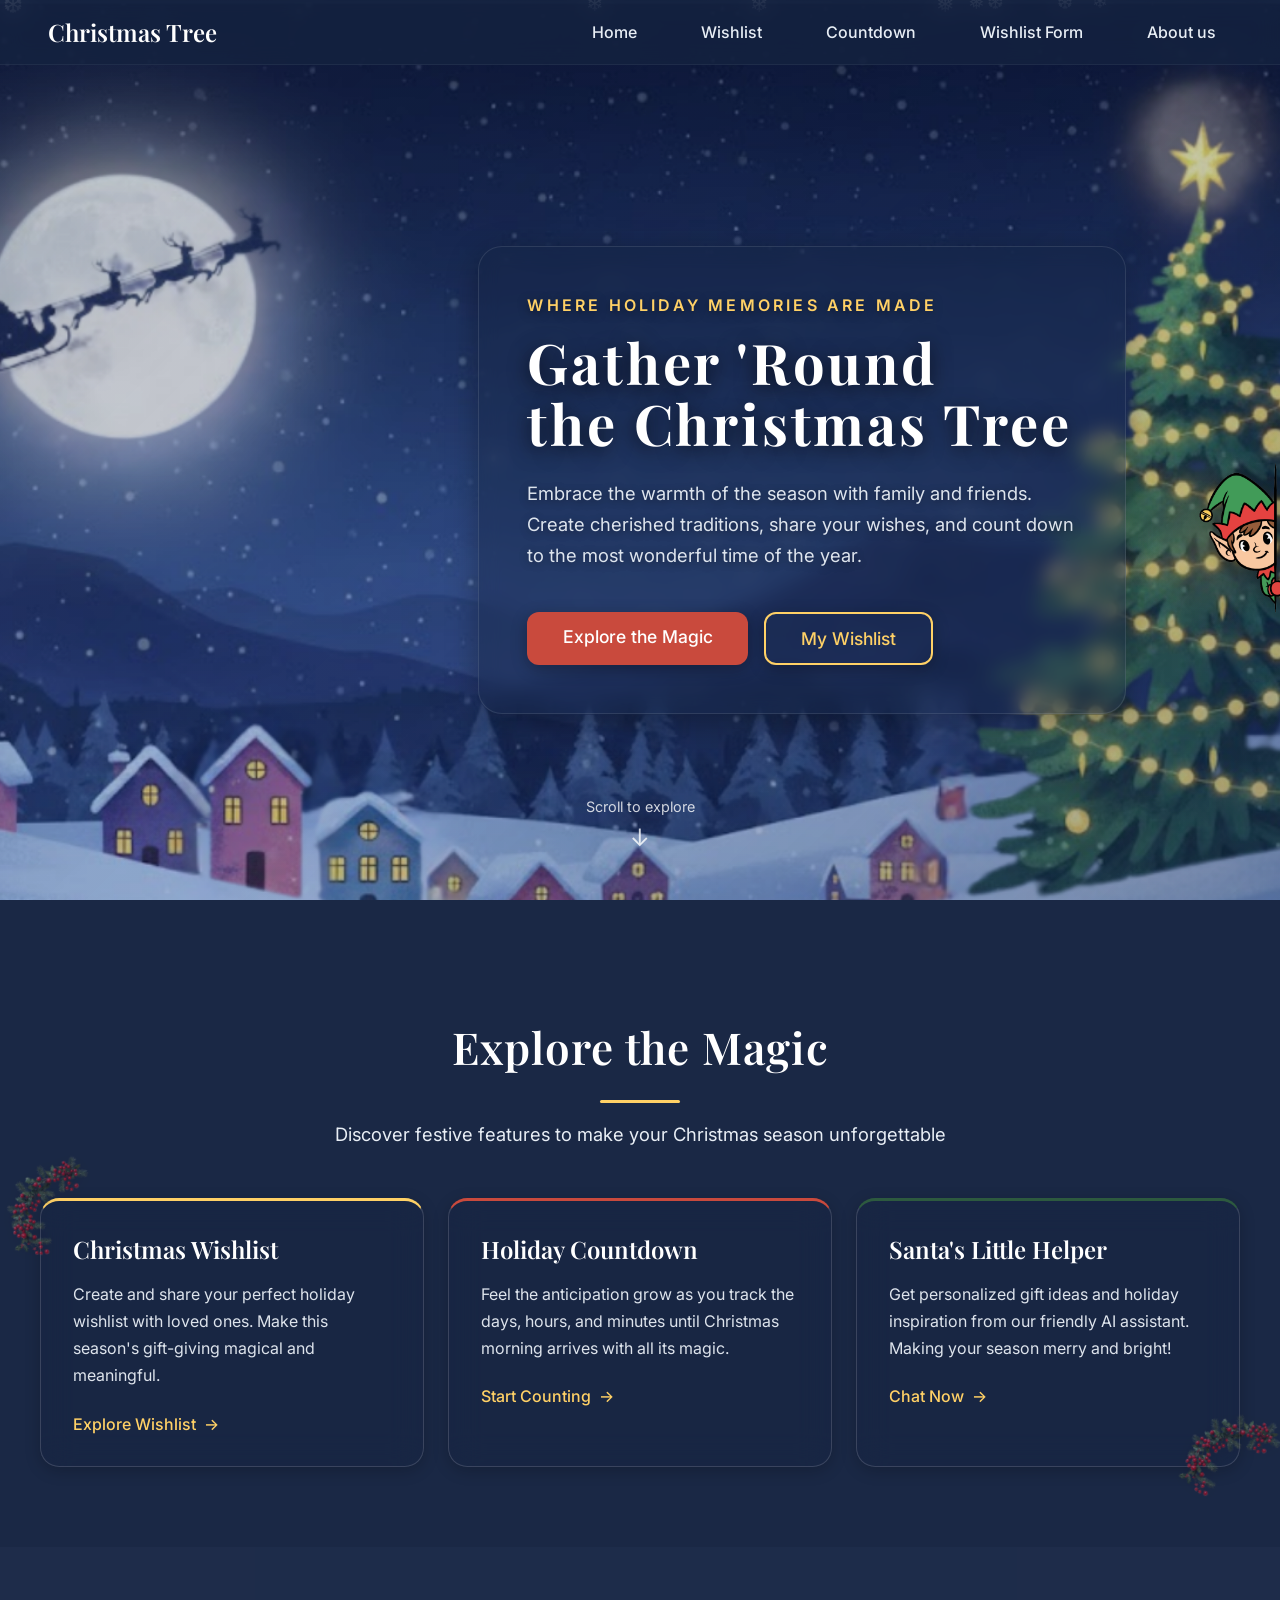
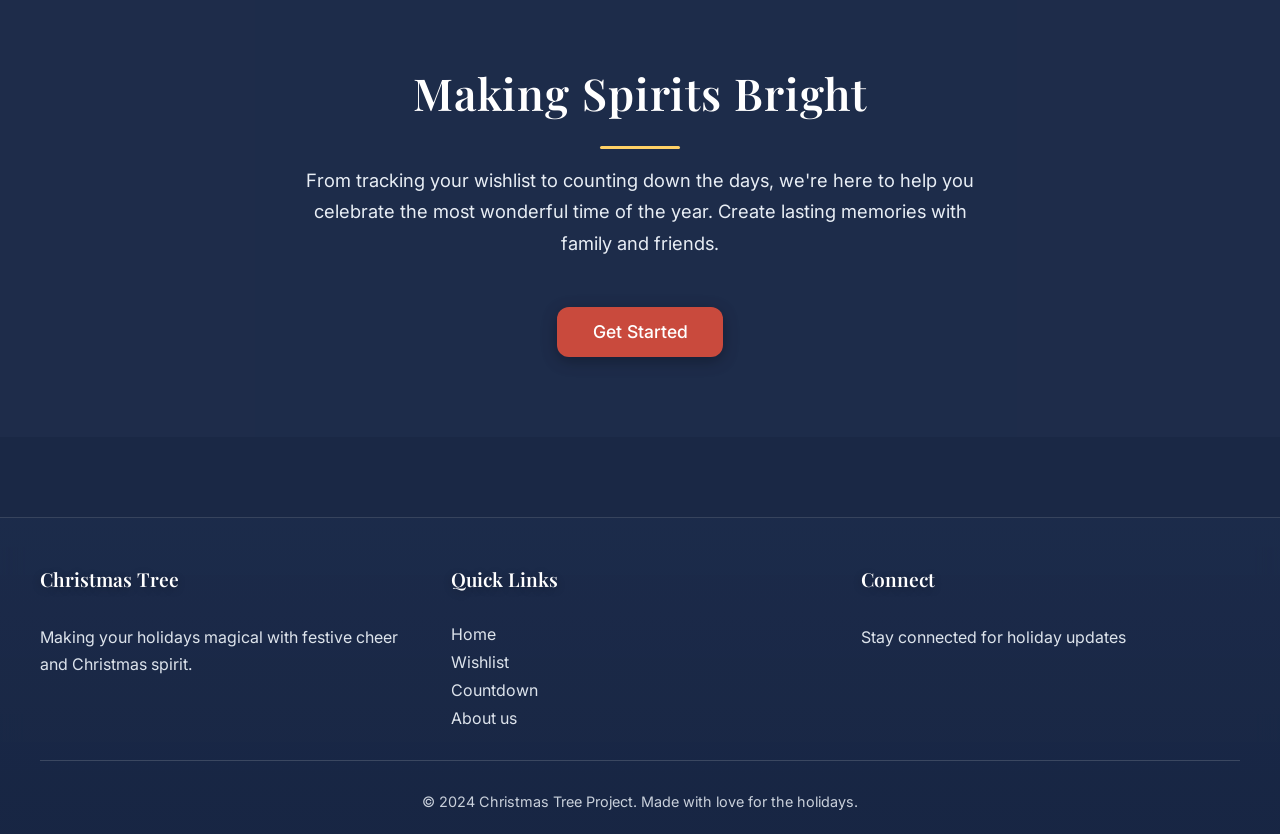
==== index.html @ 334e7ac2 "should fix the image for landingpage not loading. Add README basic structure still needs adding to" ====
<!DOCTYPE html>
<html lang="en">
  <head>
    <meta charset="UTF-8" />
    <meta name="viewport" content="width=device-width, initial-scale=1.0" />
    <title>Christmas Tree - Home</title>

    <!-- Fonts -->
    <link rel="preconnect" href="https://fonts.googleapis.com" />
    <link rel="preconnect" href="https://fonts.gstatic.com" crossorigin />
    <link
      href="https://fonts.googleapis.com/css2?family=Inter:wght@400;500;600&family=Playfair+Display:wght@600;700&display=swap"
      rel="stylesheet"
    />

    <!-- Stylesheets -->
    <link rel="stylesheet" href="./styles/global.css" />
    <link rel="stylesheet" href="./styles/nav.css" />
    <link rel="stylesheet" href="./styles/footer.css" />
    <link rel="stylesheet" href="./styles/hero.css" />
    <link rel="stylesheet" href="./styles/section-headings.css" />
    <link rel="stylesheet" href="./styles/feature-cards.css" />
    <link rel="stylesheet" href="./styles/chatbot-widget.css" />
    <link rel="stylesheet" href="./styles/decorative-elements.css" />
  </head>
  <body>
    <!-- Navigation Component (loaded dynamically) -->
    <div id="nav-placeholder"></div>

    <!-- Chatbot Widget (loaded dynamically) -->
    <div id="chatbot-placeholder"></div>

    <!-- Main Content -->
    <main>
      <!-- Hero Section (loaded dynamically) -->
      <div id="hero-placeholder"></div>

      <!-- Features Section -->
      <section class="section-wrapper" id="features" style="position: relative">
        <div class="section-container">
          <h2 class="section-heading animate-on-scroll">Explore the Magic</h2>
          <p
            class="section-subheading animate-on-scroll"
            style="transition-delay: 0.1s"
          >
            Discover festive features to make your Christmas season
            unforgettable
          </p>

          <div class="grid-3" style="position: relative">
            <!-- Wreath decorations around the grid -->
            <img
              src="assets/images/ornaments/1.png"
              class="wreath-decoration wreath-top-left"
              alt=""
            />
            <img
              src="assets/images/ornaments/1.png"
              class="wreath-decoration wreath-bottom-right"
              alt=""
            />
            <!-- Feature 1 -->
            <div
              class="card card-frost card-accent-gold slide-in-left"
              style="transition-delay: 0.2s"
            >
              <h3 class="card-title">Christmas Wishlist</h3>
              <p class="card-text">
                Create and share your perfect holiday wishlist with loved ones.
                Make this season's gift-giving magical and meaningful.
              </p>
              <a href="pages/christmas-tree.html" class="feature-link">
                Explore Wishlist <span class="arrow">→</span>
              </a>
            </div>

            <!-- Feature 2 -->
            <div
              class="card card-frost card-accent-red animate-on-scroll"
              style="transition-delay: 0.3s"
            >
              <h3 class="card-title">Holiday Countdown</h3>
              <p class="card-text">
                Feel the anticipation grow as you track the days, hours, and
                minutes until Christmas morning arrives with all its magic.
              </p>
              <a href="pages/countdown.html" class="feature-link">
                Start Counting <span class="arrow">→</span>
              </a>
            </div>

            <!-- Feature 3 -->
            <div
              class="card card-frost card-accent-green slide-in-right"
              style="transition-delay: 0.4s"
            >
              <h3 class="card-title">Santa's Little Helper</h3>
              <p class="card-text">
                Get personalized gift ideas and holiday inspiration from our
                friendly AI assistant. Making your season merry and bright!
              </p>
              <a href="pages/chatbot.html" class="feature-link">
                Chat Now <span class="arrow">→</span>
              </a>
            </div>
          </div>
        </div>
      </section>

      <!-- Making Spirits Bright Section -->
      <section class="section-wrapper section-dark">
        <div class="section-container section-center">
          <h2 class="section-heading mb-3 slide-in-left">
            Making Spirits Bright
          </h2>
          <p
            class="section-subheading slide-in-right"
            style="transition-delay: 0.2s"
          >
            From tracking your wishlist to counting down the days, we're here to
            help you celebrate the most wonderful time of the year. Create
            lasting memories with family and friends.
          </p>
          <div
            class="hero-actions"
            style="justify-content: center; margin-top: 2rem"
          >
            <a href="pages/wishlist.html" class="btn-primary">Get Started</a>
          </div>
        </div>
      </section>
    </main>

    <!-- Footer Component (loaded dynamically) -->
    <div id="footer-placeholder"></div>

  <!-- Scripts (order matters: utilities first, then specific components, then loader last) -->
  <script src="https://js.puter.com/v2/" data-puter-sdk="true"></script>
  <script src="./scripts/utils.js"></script>
  <script src="./scripts/nav.js"></script>
  <script src="./scripts/chatbot-widget.js"></script>
  <script src="./scripts/scroll-animation.js"></script>
  <script src="./scripts/snowflakes.js"></script>
  <script src="./scripts/component-loader.js"></script>

</body>
</html>
---- styles/global.css ----
/* -------------------------------
   GLOBAL THEME VARIABLES
---------------------------------- */

:root {
  /* Christmas Palette - inspired by the ornaments and winter scene */
  --color-bg-primary: #1a2845;      /* deep night blue */
  --color-bg-secondary: #2d3e5f;
  --color-bg-accent: #3a5270;
  --color-text-light: #e8eef5;
  --color-accent: #c94a3d;          /* warm red from berries */
  --color-snow: #ffffff;
  --color-gold: #ffd166;            /* warm golden yellow */
  --color-green: #2d5a3f;           /* pine green */
  --color-red: #d4434a;             /* bright Christmas red */
  --color-berry: #c2313a;           /* deep berry red */

  /* Fonts */
  --font-heading: 'Playfair Display', serif;
  --font-body: 'Inter', sans-serif;

  /* Spacing scale */
  --space-section: 5rem;
}

/* ----------------------------------
   TYPOGRAPHY & BASE RESET
---------------------------------- */

html, body {
  margin: 0;
  padding: 0;
  font-family: var(--font-body);
  color: var(--color-text-light);
  background-color: var(--color-bg-primary);
  overflow-x: hidden;
}

/* Headings */
h1, h2, h3, h4 {
  font-family: var(--font-heading);
  color: var(--color-snow);
  font-weight: 600;
}

/* smooth scroll + transitions globally */
* {
  scroll-behavior: smooth;
  transition: all .2s ease-in-out;
}

/* ----------------------------------
   LAYOUT HELPERS
---------------------------------- */

/* Section Wrappers */
.section-wrapper {
  padding: var(--space-section) 0;
  background: transparent;
  position: relative;
  z-index: 2; /* Above fixed background */
}

.section-container {
  max-width: 1200px;
  margin: 0 auto;
  padding: 0 2rem;
  position: relative;
}

.section-center {
  text-align: center;
}

.section-dark {
  background: rgba(45, 62, 95, 0.2);
}

/* Scroll animations */
.animate-on-scroll {
  opacity: 0;
  transform: translateY(50px);
  transition: opacity 0.8s ease, transform 0.8s ease;
}

.animate-on-scroll.animated {
  opacity: 1;
  transform: translateY(0);
}

.slide-in-left {
  opacity: 0;
  transform: translateX(-100px);
  transition: opacity 0.8s ease, transform 0.8s ease;
}

.slide-in-left.animated {
  opacity: 1;
  transform: translateX(0);
}

.slide-in-right {
  opacity: 0;
  transform: translateX(100px);
  transition: opacity 0.8s ease, transform 0.8s ease;
}

.slide-in-right.animated {
  opacity: 1;
  transform: translateX(0);
}

/* Spacing Utilities */
.mt-1 { margin-top: 0.5rem; }
.mt-2 { margin-top: 1rem; }
.mt-3 { margin-top: 1.5rem; }
.mt-4 { margin-top: 2rem; }
.mt-5 { margin-top: 3rem; }

.mb-1 { margin-bottom: 0.5rem; }
.mb-2 { margin-bottom: 1rem; }
.mb-3 { margin-bottom: 1.5rem; }
.mb-4 { margin-bottom: 2rem; }
.mb-5 { margin-bottom: 3rem; }

.py-1 { padding-top: 0.5rem; padding-bottom: 0.5rem; }
.py-2 { padding-top: 1rem; padding-bottom: 1rem; }
.py-3 { padding-top: 1.5rem; padding-bottom: 1.5rem; }
.py-4 { padding-top: 2rem; padding-bottom: 2rem; }

.px-1 { padding-left: 0.5rem; padding-right: 0.5rem; }
.px-2 { padding-left: 1rem; padding-right: 1rem; }
.px-3 { padding-left: 1.5rem; padding-right: 1.5rem; }
.px-4 { padding-left: 2rem; padding-right: 2rem; }

/* Grid Layouts */
.grid-2 {
  display: grid;
  grid-template-columns: repeat(auto-fit, minmax(300px, 1fr));
  gap: 2rem;
}

.grid-3 {
  display: grid;
  grid-template-columns: repeat(auto-fit, minmax(250px, 1fr));
  gap: 1.5rem;
}

.grid-4 {
  display: grid;
  grid-template-columns: repeat(auto-fit, minmax(200px, 1fr));
  gap: 1.5rem;
}

/* Flex Utilities */
.flex-center {
  display: flex;
  justify-content: center;
  align-items: center;
}

.flex-between {
  display: flex;
  justify-content: space-between;
  align-items: center;
}

.flex-col {
  display: flex;
  flex-direction: column;
}

.gap-1 { gap: 0.5rem; }
.gap-2 { gap: 1rem; }
.gap-3 { gap: 1.5rem; }
.gap-4 { gap: 2rem; }

/* ----------------------------------
   CUSTOM UTILITY CLASSES
---------------------------------- */

@layer utilities {

  /* glowing white text for winter vibe */
  .text-snow-glow {
    text-shadow: 0px 0px 10px rgba(255,255,255,0.5);
  }

  /* Text alignment */
  .text-center { text-align: center; }
  .text-left { text-align: left; }
  .text-right { text-align: right; }

  /* Card Components - Enhanced Frosted Glass */
  .card {
    background: rgba(20, 35, 65, 0.35);
    backdrop-filter: blur(12px);
    border: 1px solid rgba(255,255,255,0.12);
    border-radius: 1.2rem;
    padding: 2rem;
    transition: transform 0.3s ease, box-shadow 0.3s ease, background 0.3s ease;
    box-shadow: 0 4px 16px rgba(0,0,0,0.2);
  }

  .card:hover {
    transform: translateY(-6px);
    box-shadow: 0 12px 32px rgba(0,0,0,0.4);
    background: rgba(20, 35, 65, 0.5);
    border-color: rgba(255,255,255,0.2);
  }

  .card-title {
    margin: 0 0 1rem 0;
    color: var(--color-snow);
    font-size: 1.5rem;
    font-weight: 600;
  }

  .card-text {
    margin: 0 0 1.5rem 0;
    line-height: 1.7;
    color: var(--color-text-light);
    opacity: 0.95;
  }

  /* frosted glass card - even more transparent */
  .card-frost {
    backdrop-filter: blur(16px);
    background: rgba(20, 35, 65, 0.25);
    border: 1px solid rgba(255,255,255,0.15);
  }

  .card-frost:hover {
    background: rgba(20, 35, 65, 0.45);
  }

  /* clean CTA button */
  .btn-primary {
    background: var(--color-accent);
    color: var(--color-snow);
    font-weight: 500;
    padding: .6rem 1.4rem;
    border-radius: .75rem;
    display: inline-block;
    text-decoration: none;
    border: none;
    cursor: pointer;
    transition: filter 0.2s ease;
  }
  .btn-primary:hover {
    filter: brightness(1.15);
  }

  .btn-secondary {
    background: transparent;
    color: var(--color-gold);
    font-weight: 500;
    padding: .6rem 1.4rem;
    border-radius: .75rem;
    border: 2px solid var(--color-gold);
    display: inline-block;
    text-decoration: none;
    cursor: pointer;
    transition: all 0.2s ease;
  }
  .btn-secondary:hover {
    background: var(--color-gold);
    color: var(--color-bg-primary);
  }

  /* subtle gradient background wrapper */
  .winter-gradient {
    background: linear-gradient(
      180deg,
      var(--color-bg-primary) 0%,
      var(--color-bg-secondary) 50%,
      black 100%
    );
  }
}
---- styles/nav.css ----
/* ===================================
   NAVBAR COMPONENT STYLES
=================================== */

.main-nav {
  background: rgba(20, 35, 65, 0.75);
  backdrop-filter: blur(12px);
  border-bottom: 1px solid rgba(255, 255, 255, 0.05);
  position: fixed;
  top: 0;
  left: 0;
  right: 0;
  z-index: 1000;
  padding: 1rem 0;
  transition: all 0.3s ease;
}

.main-nav.scrolled {
  background: rgba(20, 35, 65, 0.95);
  padding: 0.7rem 0;
  box-shadow: 0 4px 20px rgba(0, 0, 0, 0.3);
}

.nav-container {
  max-width: 1400px;
  margin: 0 auto;
  padding: 0 3rem;
  display: flex;
  align-items: center;
  justify-content: space-between;
}

.nav-logo a {
  display: flex;
  align-items: center;
  gap: 0.5rem;
  text-decoration: none;
  color: var(--color-snow);
  font-family: var(--font-heading);
  font-size: 1.5rem;
  font-weight: 600;
}

.logo-icon {
  font-size: 1.8rem;
}

.nav-links {
  display: flex;
  gap: 2rem;
  list-style: none;
  margin: 0;
  padding: 0;
}

.nav-link {
  color: var(--color-text-light);
  text-decoration: none;
  font-weight: 500;
  padding: 0.5rem 1rem;
  border-radius: 0.5rem;
  transition: all 0.2s ease;
}

.nav-link:hover {
  color: var(--color-gold);
  background: rgba(246, 212, 105, 0.1);
}

.nav-link.active {
  color: var(--color-gold);
  background: rgba(246, 212, 105, 0.15);
}

.nav-toggle {
  display: none;
  background: none;
  border: none;
  cursor: pointer;
  padding: 0.5rem;
}

.hamburger {
  display: block;
  width: 25px;
  height: 2px;
  background: var(--color-snow);
  position: relative;
}

.hamburger::before,
.hamburger::after {
  content: '';
  position: absolute;
  width: 25px;
  height: 2px;
  background: var(--color-snow);
  transition: all 0.3s ease;
}

.hamburger::before {
  top: -8px;
}

.hamburger::after {
  bottom: -8px;
}

/* Mobile Navigation Toggle Animation */
.nav-toggle.active .hamburger {
  background: transparent;
}

.nav-toggle.active .hamburger::before {
  top: 0;
  transform: rotate(45deg);
}

.nav-toggle.active .hamburger::after {
  bottom: 0;
  transform: rotate(-45deg);
}

/* ===================================
   MOBILE RESPONSIVE
=================================== */

@media (max-width: 768px) {
  .nav-toggle {
    display: block;
  }

  .nav-links {
    position: absolute;
    top: 100%;
    left: 0;
    right: 0;
    background: rgba(13, 27, 42, 0.98);
    flex-direction: column;
    gap: 0;
    padding: 1rem 0;
    border-bottom: 1px solid rgba(255, 255, 255, 0.1);
    max-height: 0;
    overflow: hidden;
    transition: max-height 0.3s ease;
  }

  .nav-links.active {
    max-height: 300px;
  }

  .nav-link {
    padding: 1rem 2rem;
    border-radius: 0;
  }
}
---- styles/footer.css ----
/* ===================================
   FOOTER COMPONENT STYLES
=================================== */

.main-footer {
  background: rgba(20, 35, 65, 0.85);
  backdrop-filter: blur(12px);
  border-top: 1px solid rgba(255, 255, 255, 0.15);
  margin-top: var(--space-section);
  padding: 3rem 0 1.5rem;
  position: relative;
  z-index: 2; /* Above fixed background */
}

/* Add subtle gradient overlay */
.main-footer::before {
  content: '';
  position: absolute;
  top: 0;
  left: 0;
  right: 0;
  bottom: 0;
  background: linear-gradient(
    180deg,
    rgba(45, 62, 95, 0.3) 0%,
    rgba(26, 40, 69, 0.6) 100%
  );
  pointer-events: none;
  z-index: 0;
}

.footer-container {
  position: relative;
  z-index: 1;
  max-width: 1200px;
  margin: 0 auto;
  padding: 0 2rem;
}

.footer-content {
  display: grid;
  grid-template-columns: repeat(auto-fit, minmax(250px, 1fr));
  gap: 2rem;
  padding-bottom: 2rem;
  border-bottom: 1px solid rgba(255, 255, 255, 0.15);
}

.footer-section {
  display: flex;
  flex-direction: column;
  gap: 1rem;
}

.footer-heading {
  color: var(--color-snow);
  font-size: 1.2rem;
  margin: 0 0 1rem 0;
  font-weight: 600;
  text-shadow: 0 2px 8px rgba(0, 0, 0, 0.3);
}

.footer-text {
  color: var(--color-text-light);
  line-height: 1.7;
  margin: 0;
  opacity: 0.95;
}

.footer-links {
  list-style: none;
  padding: 0;
  margin: 0;
  display: flex;
  flex-direction: column;
  gap: 0.5rem;
}

.footer-link {
  color: var(--color-text-light);
  text-decoration: none;
  transition: color 0.2s ease;
  opacity: 0.95;
}

.footer-link:hover {
  color: var(--color-gold);
  opacity: 1;
}

.footer-social {
  display: flex;
  gap: 1rem;
}

.social-link {
  font-size: 1.5rem;
  text-decoration: none;
  transition: transform 0.2s ease;
  opacity: 0.8;
}

.social-link:hover {
  transform: scale(1.2);
  opacity: 1;
}

.footer-bottom {
  padding-top: 2rem;
  text-align: center;
}

.footer-copyright {
  color: var(--color-text-light);
  margin: 0;
  opacity: 0.85;
  font-size: 0.9rem;
}

/* ===================================
   MOBILE RESPONSIVE
=================================== */

@media (max-width: 768px) {
  .footer-content {
    grid-template-columns: 1fr;
    gap: 2rem;
  }

  .footer-section {
    text-align: center;
  }

  .footer-links {
    align-items: center;
  }

  .footer-social {
    justify-content: center;
  }
}
---- styles/hero.css ----
/* ===================================
   IMMERSIVE HERO SECTION STYLES
=================================== */

.hero-immersive {
  position: relative;
  min-height: 100vh;
  overflow: visible; /* Changed to allow page content */
  display: flex;
  align-items: center;
  justify-content: center;
}

/* Background Image with Parallax Scroll Effect - FIXED behind entire page */
.hero-background-wrapper {
  position: fixed;
  top: 0;
  left: 0;
  width: 100%;
  height: 100vh;
  z-index: 0; /* Behind content but above body background */
  overflow: hidden;
}

.hero-background {
  position: absolute;
  top: 0;
  left: 50%;
  transform: translateX(-50%);
  width: 110%;
  height: 100vh;
  will-change: transform;
}

.hero-image {
  width: 100%;
  height: 100%;
  object-fit: cover;
  object-position: center;
}

/* Dark Overlay for Text Readability - FIXED behind entire page */
.hero-overlay {
  position: fixed;
  top: 0;
  left: 0;
  width: 100%;
  height: 100vh;
  background: linear-gradient(
    135deg,
    rgba(26, 40, 69, 0.3) 0%,
    rgba(26, 40, 69, 0.2) 50%,
    rgba(26, 40, 69, 0.4) 100%
  );
  z-index: 0; /* Behind content but above body background */
  pointer-events: none;
}

/* Hero Content */
.hero-content-wrapper {
  position: relative;
  z-index: 2; /* Above fixed background and overlay */
  width: 100%;
  padding: 2rem;
  display: flex;
  justify-content: flex-end;
  align-items: center;
  margin-top: 60px; /* Account for fixed navbar */
}

.hero-content {
  max-width: 550px;
  margin-right: 10%;
  text-align: left;
  background: rgba(20, 35, 65, 0.4);
  backdrop-filter: blur(10px);
  padding: 3rem;
  border-radius: 1.5rem;
  border: 1px solid rgba(255, 255, 255, 0.1);
  box-shadow: 0 8px 32px rgba(0, 0, 0, 0.3);
}

.hero-subtitle {
  font-size: 1rem;
  text-transform: uppercase;
  letter-spacing: 0.2em;
  color: var(--color-gold);
  margin: 0 0 1rem 0;
  font-weight: 600;
  text-shadow: 0 2px 10px rgba(0, 0, 0, 0.5);
}

.hero-title {
  font-family: var(--font-heading);
  font-size: 3.5rem;
  font-weight: 700;
  color: var(--color-snow);
  line-height: 1.1;
  margin: 0 0 1.5rem 0;
  text-shadow: 0 4px 20px rgba(0, 0, 0, 0.7);
  letter-spacing: 0.05em;
}

.hero-description {
  font-size: 1.15rem;
  line-height: 1.7;
  color: var(--color-text-light);
  margin: 0 0 2.5rem 0;
  opacity: 0.95;
  text-shadow: 0 2px 10px rgba(0, 0, 0, 0.5);
}

.hero-actions {
  display: flex;
  gap: 1rem;
  flex-wrap: wrap;
}

.hero-actions .btn-primary,
.hero-actions .btn-secondary {
  font-size: 1.1rem;
  padding: 0.9rem 2.2rem;
  box-shadow: 0 4px 16px rgba(0, 0, 0, 0.3);
  transition: all 0.3s ease;
}

.hero-actions .btn-primary:hover,
.hero-actions .btn-secondary:hover {
  transform: translateY(-2px);
  box-shadow: 0 6px 24px rgba(0, 0, 0, 0.4);
}

/* Scroll Indicator */
.scroll-indicator {
  position: absolute;
  bottom: 3rem;
  left: 50%;
  transform: translateX(-50%);
  z-index: 2; /* Above fixed background and overlay */
  text-align: center;
  color: var(--color-snow);
  font-size: 0.9rem;
  opacity: 0.8;
  animation: fadeInOut 2s ease-in-out infinite;
}

.scroll-arrow {
  font-size: 1.5rem;
  margin-top: 0.5rem;
  animation: bounce 2s ease-in-out infinite;
}

/* Animations */
@keyframes fadeInOut {
  0%, 100% {
    opacity: 0.5;
  }
  50% {
    opacity: 1;
  }
}

@keyframes bounce {
  0%, 100% {
    transform: translateY(0);
  }
  50% {
    transform: translateY(10px);
  }
}

/* ===================================
   RESPONSIVE DESIGN
=================================== */

@media (max-width: 1200px) {
  .hero-content {
    margin-right: 5%;
    max-width: 500px;
  }

  .hero-title {
    font-size: 3rem;
  }
}

@media (max-width: 1024px) {
  .hero-content-wrapper {
    justify-content: center;
  }

  .hero-content {
    margin-right: 0;
    max-width: 600px;
  }
}

@media (max-width: 768px) {
  .hero-content {
    padding: 2rem;
    background: rgba(20, 35, 65, 0.6);
  }

  .hero-title {
    font-size: 2.5rem;
  }

  .hero-subtitle {
    font-size: 0.9rem;
  }

  .hero-description {
    font-size: 1rem;
  }

  .hero-actions {
    flex-direction: column;
  }

  .hero-actions .btn-primary,
  .hero-actions .btn-secondary {
    width: 100%;
    text-align: center;
  }
}

@media (max-width: 480px) {
  .hero-content {
    padding: 1.5rem;
  }

  .hero-title {
    font-size: 2rem;
  }

  .hero-actions .btn-primary,
  .hero-actions .btn-secondary {
    padding: 0.8rem 1.5rem;
    font-size: 1rem;
  }
}
---- styles/section-headings.css ----
/* ===================================
   SECTION HEADINGS COMPONENT STYLES
=================================== */

/* Section Heading with Gold Underline */
.section-heading {
  font-size: 2.75rem;
  font-family: var(--font-heading);
  color: var(--color-snow);
  margin-bottom: 1rem;
  text-align: center;
  letter-spacing: 0.02em;
  position: relative;
}

.section-heading::after {
  content: '';
  display: block;
  width: 80px;
  height: 3px;
  background: var(--color-gold);
  margin: 1.5rem auto 0;
  border-radius: 2px;
}

/* Section Subheading */
.section-subheading {
  font-size: 1.15rem;
  color: var(--color-text-light);
  opacity: 0.9;
  text-align: center;
  max-width: 700px;
  margin: 0 auto 3rem;
  line-height: 1.7;
}
---- styles/feature-cards.css ----
/* ===================================
   FEATURE CARDS COMPONENT STYLES
=================================== */

/* Feature Link */
.feature-link {
  display: inline-flex;
  align-items: center;
  gap: 0.5rem;
  color: var(--color-gold);
  text-decoration: none;
  font-weight: 500;
  transition: all 0.2s ease;
}

.feature-link:hover {
  color: var(--color-snow);
  transform: translateX(4px);
}

.feature-link .arrow {
  transition: transform 0.2s ease;
}

.feature-link:hover .arrow {
  transform: translateX(4px);
}

/* Card Accent Borders */
.card-accent-gold {
  border-top: 3px solid var(--color-gold);
}

.card-accent-red {
  border-top: 3px solid var(--color-accent);
}

.card-accent-green {
  border-top: 3px solid var(--color-green);
}
---- styles/chatbot-widget.css ----
/* ===================================
   CHATBOT WIDGET STYLES
=================================== */

.chatbot-widget {
  position: fixed;
  right: -5px;
  top: 60%;
  transform: translateY(-50%);
  z-index: 999;
}

.chatbot-toggle {
  background: transparent;
  border: none;
  cursor: pointer;
  padding: 0;
  width: 150px;
  height: 150px;
  transition: transform 0.3s ease, filter 0.3s ease;
  position: relative;
}

/* Enhanced hover - wiggle to show it's clickable */
.chatbot-toggle:hover {
  transform: scale(1.15);
  filter: brightness(1.1);
  animation: wiggle 0.6s ease;
}

.chatbot-toggle:active {
  transform: scale(0.95);
}

.elf-icon {
  width: 100%;
  height: 100%;
  object-fit: contain;
  filter: drop-shadow(2px 4px 8px rgba(0, 0, 0, 0.3));
}

/* Wiggle animation to show clickability */
@keyframes wiggle {
  0%, 100% {
    transform: scale(1.15) rotate(0deg);
  }
  25% {
    transform: scale(1.15) rotate(-5deg);
  }
  75% {
    transform: scale(1.15) rotate(5deg);
  }
}

/* Subtle pulse to draw attention */
.chatbot-toggle::before {
  content: '';
  position: absolute;
  top: 50%;
  left: 50%;
  width: 120%;
  height: 120%;
  background: radial-gradient(circle, rgba(255, 215, 102, 0.2) 0%, transparent 70%);
  border-radius: 50%;
  transform: translate(-50%, -50%);
  animation: pulse 2.5s infinite ease-in-out;
  pointer-events: none;
  z-index: -1;
}

@keyframes pulse {
  0%, 100% {
    transform: translate(-50%, -50%) scale(0.8);
    opacity: 0;
  }
  50% {
    transform: translate(-50%, -50%) scale(1.2);
    opacity: 1;
  }
}

/* Mobile responsive */
@media (max-width: 768px) {
  .chatbot-widget {
    right: -3px;
    top: 65%;
  }

  .chatbot-toggle {
    width: 100px;
    height: 100px;
  }
}

/* Screen reader helper */
.sr-only {
  position: absolute;
  width: 1px;
  height: 1px;
  padding: 0;
  margin: -1px;
  overflow: hidden;
  clip: rect(0, 0, 0, 0);
  border: 0;
}

/* Chatbot Modal */
.chatbot-modal {
  position: fixed;
  inset: 0;
  background: rgba(10, 18, 33, 0.85);
  z-index: 1100;
  display: flex;
  justify-content: center;
  align-items: center;
  padding: 1.5rem;
  opacity: 0;
  pointer-events: none;
  transition: opacity 0.25s ease;
}

.chatbot-modal.active {
  opacity: 1;
  pointer-events: auto;
}

.chatbot-panel {
  width: min(420px, 100%);
  background: rgba(20, 35, 65, 0.95);
  border: 1px solid rgba(255, 255, 255, 0.15);
  border-radius: 1.25rem;
  box-shadow: 0 20px 45px rgba(0, 0, 0, 0.45);
  display: flex;
  flex-direction: column;
  max-height: 90vh;
  overflow: hidden;
}

.chatbot-header {
  display: flex;
  justify-content: space-between;
  align-items: center;
  padding: 1.25rem 1.5rem;
  border-bottom: 1px solid rgba(255, 255, 255, 0.08);
  background: rgba(12, 25, 45, 0.75);
}

.chatbot-label {
  margin: 0;
  font-size: 1rem;
  font-weight: 600;
  color: var(--color-snow);
}

.chatbot-subtitle {
  margin: 0.2rem 0 0;
  font-size: 0.85rem;
  color: var(--color-text-light);
  opacity: 0.75;
}

.chatbot-status {
  margin: 0;
  padding: 0.6rem 1.5rem;
  font-size: 0.85rem;
  color: var(--color-gold);
  background: rgba(255, 255, 255, 0.04);
  border-bottom: 1px solid rgba(255, 255, 255, 0.08);
  min-height: 1.5rem;
}

.chatbot-status[hidden] {
  display: none;
}

.chatbot-close {
  background: none;
  border: none;
  color: var(--color-snow);
  font-size: 1.6rem;
  cursor: pointer;
  line-height: 1;
  padding: 0.2rem 0.5rem;
  border-radius: 0.4rem;
}

.chatbot-close:hover {
  background: rgba(255, 255, 255, 0.08);
}

.chatbot-messages {
  flex: 1;
  padding: 1.25rem;
  overflow-y: auto;
  display: flex;
  flex-direction: column;
  gap: 0.9rem;
  background: rgba(12, 22, 40, 0.7);
}

.chatbot-message {
  padding: 0.9rem 1rem;
  border-radius: 1rem;
  line-height: 1.5;
  font-size: 0.95rem;
  box-shadow: 0 6px 16px rgba(0, 0, 0, 0.2);
}

.chatbot-message.assistant {
  align-self: flex-start;
  background: rgba(255, 255, 255, 0.08);
  border: 1px solid rgba(255, 255, 255, 0.08);
}

.chatbot-message.user {
  align-self: flex-end;
  background: rgba(201, 74, 61, 0.9);
  border: 1px solid rgba(255, 255, 255, 0.08);
}

.chatbot-message.loading {
  font-style: italic;
  opacity: 0.75;
}

.chatbot-form {
  padding: 1rem 1.25rem 1.25rem;
  display: grid;
  grid-template-columns: 1fr auto;
  gap: 0.8rem;
  background: rgba(12, 25, 45, 0.85);
}

.chatbot-input {
  background: rgba(255, 255, 255, 0.05);
  border: 1px solid rgba(255, 255, 255, 0.12);
  border-radius: 0.9rem;
  padding: 0.85rem 1rem;
  color: var(--color-snow);
  font-size: 0.95rem;
}

.chatbot-input::placeholder {
  color: rgba(255, 255, 255, 0.5);
}

.chatbot-input:disabled {
  opacity: 0.6;
}

.chatbot-submit {
  border: none;
  padding: 0 1.6rem;
}

@media (max-width: 640px) {
  .chatbot-modal {
    padding: 0.75rem;
  }

  .chatbot-panel {
    width: 100%;
  }

  .chatbot-form {
    grid-template-columns: 1fr;
  }

  .chatbot-submit {
    width: 100%;
    justify-self: end;
  }
}
---- styles/decorative-elements.css ----
/* ===================================
   DECORATIVE ELEMENTS STYLES
   Christmas themed decorations
=================================== */

/* ----------------------------------
   FLOATING SNOWFLAKES
---------------------------------- */

.snowflake {
  position: fixed;
  top: -10px;
  color: rgba(255, 255, 255, 0.6);
  font-size: 1.5rem;
  pointer-events: none;
  z-index: 1;
  animation: snowfall linear infinite;
}

@keyframes snowfall {
  0% {
    transform: translateY(0) rotate(0deg);
    opacity: 0;
  }
  10% {
    opacity: 0.6;
  }
  90% {
    opacity: 0.6;
  }
  100% {
    transform: translateY(100vh) rotate(360deg);
    opacity: 0;
  }
}

/* Stagger animations with different durations and positions */
.snowflake:nth-child(1) {
  left: 10%;
  animation-duration: 12s;
}

.snowflake:nth-child(2) {
  left: 30%;
  animation-duration: 15s;
  animation-delay: 2s;
}

.snowflake:nth-child(3) {
  left: 50%;
  animation-duration: 18s;
  animation-delay: 4s;
}

.snowflake:nth-child(4) {
  left: 70%;
  animation-duration: 14s;
  animation-delay: 1s;
}

.snowflake:nth-child(5) {
  left: 90%;
  animation-duration: 16s;
  animation-delay: 3s;
}

.snowflake:nth-child(6) {
  left: 20%;
  animation-duration: 13s;
  animation-delay: 5s;
}

.snowflake:nth-child(7) {
  left: 60%;
  animation-duration: 17s;
  animation-delay: 2.5s;
}

.snowflake:nth-child(8) {
  left: 80%;
  animation-duration: 14.5s;
  animation-delay: 1.5s;
}

/* ----------------------------------
   WREATH DECORATIONS
---------------------------------- */

.wreath-decoration {
  position: absolute;
  width: 100px;
  height: auto;
  opacity: 0.5;
  pointer-events: none;
  z-index: 1;
  filter: drop-shadow(0 2px 8px rgba(0,0,0,0.2));
}

.wreath-top-left {
  top: -40px;
  left: -40px;
  transform: rotate(-15deg);
}

.wreath-bottom-right {
  bottom: -40px;
  right: -40px;
  transform: rotate(15deg);
}

/* Responsive wreath sizing */
@media (max-width: 768px) {
  .wreath-decoration {
    width: 70px;
  }

  .wreath-top-left {
    top: -25px;
    left: -25px;
  }

  .wreath-bottom-right {
    bottom: -25px;
    right: -25px;
  }
}

@media (max-width: 480px) {
  .wreath-decoration {
    display: none;
  }
}
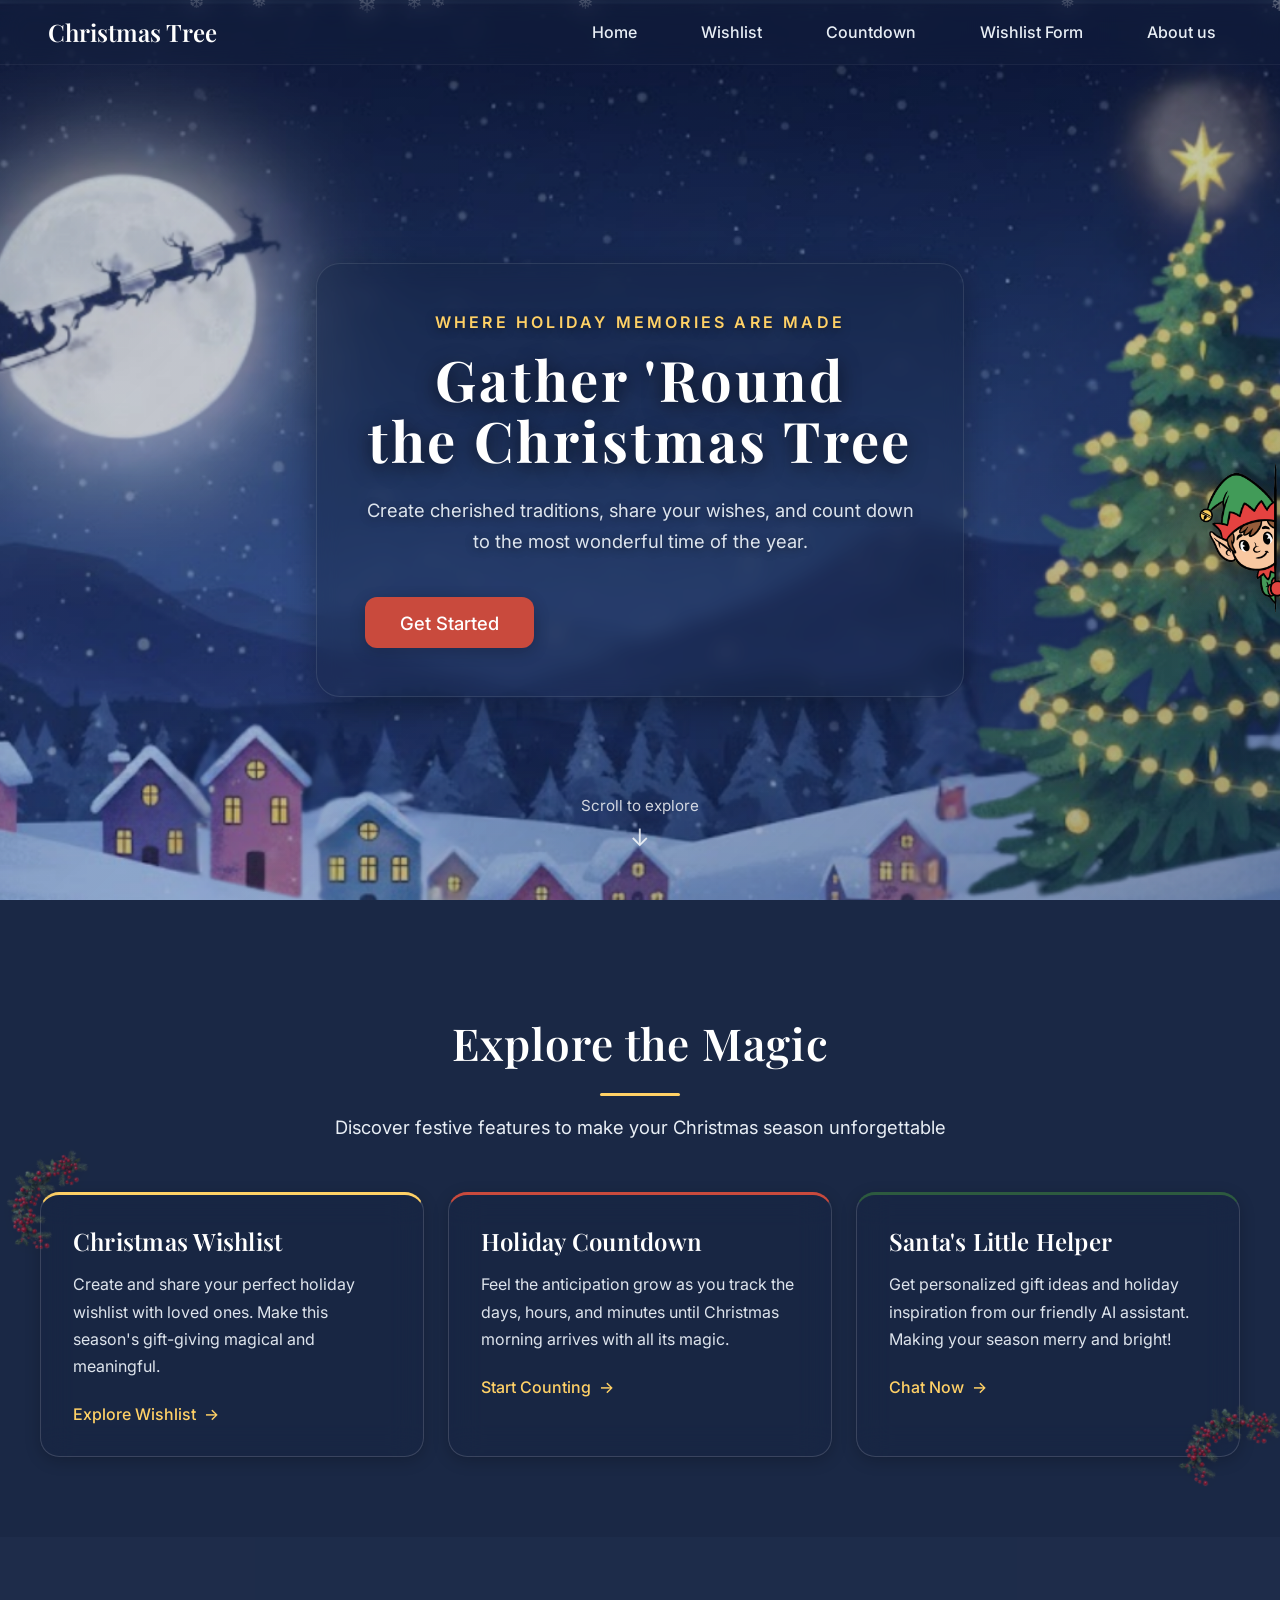
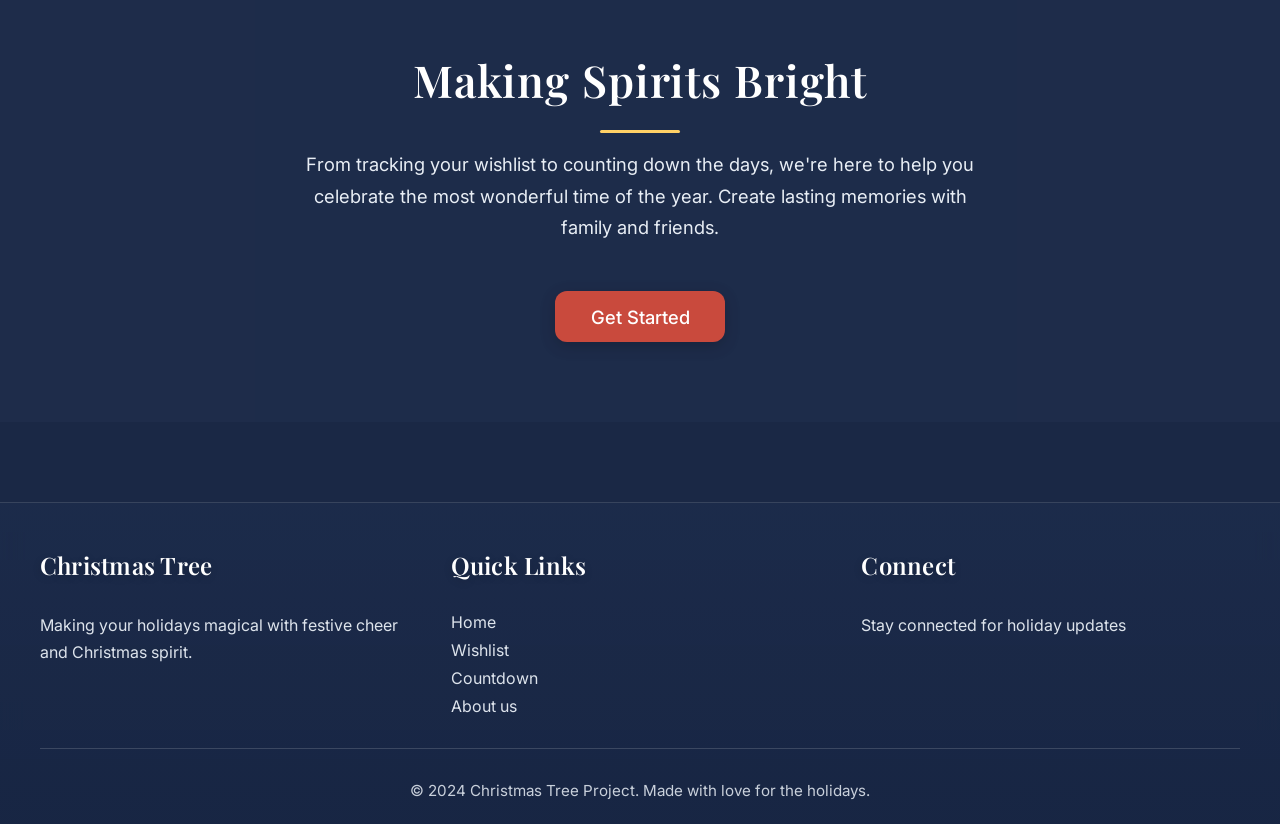
==== commit 7de8de3d: "last minute changes, just a couple of changes to spacing, names etc" ====
--- a/index.html
+++ b/index.html
@@ -23,7 +23,7 @@
     <link rel="stylesheet" href="./styles/chatbot-widget.css" />
     <link rel="stylesheet" href="./styles/decorative-elements.css" />
   </head>
-  <body>
+  <body class="transparent-nav">
     <!-- Navigation Component (loaded dynamically) -->
     <div id="nav-placeholder"></div>
 
--- a/styles/global.css
+++ b/styles/global.css
@@ -19,8 +19,55 @@
   --font-heading: 'Playfair Display', serif;
   --font-body: 'Inter', sans-serif;
 
-  /* Spacing scale */
-  --space-section: 5rem;
+  /* Typography Scale */
+  --font-size-xs: 0.85rem;
+  --font-size-sm: 0.95rem;
+  --font-size-base: 1rem;
+  --font-size-md: 1.15rem;
+  --font-size-lg: 1.5rem;
+  --font-size-xl: 2rem;
+  --font-size-2xl: 2.5rem;
+  --font-size-3xl: 2.75rem;
+  --font-size-4xl: 3.5rem;
+
+  /* Font Weights */
+  --font-weight-normal: 400;
+  --font-weight-medium: 500;
+  --font-weight-semibold: 600;
+  --font-weight-bold: 700;
+
+  /* Spacing Scale */
+  --space-xs: 0.5rem;
+  --space-sm: 1rem;
+  --space-md: 1.5rem;
+  --space-lg: 2rem;
+  --space-xl: 3rem;
+  --space-2xl: 5rem;
+  --space-section: 5rem; /* Kept for backwards compatibility */
+
+  /* Border Radius */
+  --radius-sm: 0.5rem;
+  --radius-md: 0.75rem;
+  --radius-lg: 1.2rem;
+  --radius-xl: 1.5rem;
+
+  /* Shadows */
+  --shadow-sm: 0 2px 8px rgba(0, 0, 0, 0.2);
+  --shadow-md: 0 4px 16px rgba(0, 0, 0, 0.2);
+  --shadow-lg: 0 8px 32px rgba(0, 0, 0, 0.3);
+  --shadow-xl: 0 12px 32px rgba(0, 0, 0, 0.4);
+
+  /* Animation Timing */
+  --transition-fast: 0.2s;
+  --transition-base: 0.3s;
+  --transition-slow: 0.8s;
+
+  /* Glass Morphism Tokens */
+  --glass-bg-light: rgba(20, 35, 65, 0.25);
+  --glass-bg-medium: rgba(20, 35, 65, 0.35);
+  --glass-bg-dark: rgba(20, 35, 65, 0.5);
+  --glass-border: rgba(255, 255, 255, 0.12);
+  --glass-border-hover: rgba(255, 255, 255, 0.2);
 }
 
 /* ----------------------------------
@@ -40,13 +87,28 @@
 h1, h2, h3, h4 {
   font-family: var(--font-heading);
   color: var(--color-snow);
-  font-weight: 600;
-}
-
-/* smooth scroll + transitions globally */
+  font-weight: var(--font-weight-semibold);
+  line-height: 1.2;
+  letter-spacing: 0.01em;
+}
+
+h1 { font-size: var(--font-size-4xl); }
+h2 { font-size: var(--font-size-3xl); }
+h3 { font-size: var(--font-size-lg); }
+h4 { font-size: var(--font-size-md); }
+
+/* smooth scroll - removed global transition for performance */
 * {
   scroll-behavior: smooth;
-  transition: all .2s ease-in-out;
+}
+
+/* Only transition specific properties on interactive elements */
+a, button, .card, .nav-link, .feature-link {
+  transition: color var(--transition-fast) ease,
+              background var(--transition-fast) ease,
+              transform var(--transition-fast) ease,
+              box-shadow var(--transition-fast) ease,
+              filter var(--transition-fast) ease;
 }
 
 /* ----------------------------------
@@ -80,7 +142,7 @@
 .animate-on-scroll {
   opacity: 0;
   transform: translateY(50px);
-  transition: opacity 0.8s ease, transform 0.8s ease;
+  transition: opacity var(--transition-slow) ease, transform var(--transition-slow) ease;
 }
 
 .animate-on-scroll.animated {
@@ -91,7 +153,7 @@
 .slide-in-left {
   opacity: 0;
   transform: translateX(-100px);
-  transition: opacity 0.8s ease, transform 0.8s ease;
+  transition: opacity var(--transition-slow) ease, transform var(--transition-slow) ease;
 }
 
 .slide-in-left.animated {
@@ -102,7 +164,7 @@
 .slide-in-right {
   opacity: 0;
   transform: translateX(100px);
-  transition: opacity 0.8s ease, transform 0.8s ease;
+  transition: opacity var(--transition-slow) ease, transform var(--transition-slow) ease;
 }
 
 .slide-in-right.animated {
@@ -111,45 +173,45 @@
 }
 
 /* Spacing Utilities */
-.mt-1 { margin-top: 0.5rem; }
-.mt-2 { margin-top: 1rem; }
-.mt-3 { margin-top: 1.5rem; }
-.mt-4 { margin-top: 2rem; }
-.mt-5 { margin-top: 3rem; }
-
-.mb-1 { margin-bottom: 0.5rem; }
-.mb-2 { margin-bottom: 1rem; }
-.mb-3 { margin-bottom: 1.5rem; }
-.mb-4 { margin-bottom: 2rem; }
-.mb-5 { margin-bottom: 3rem; }
-
-.py-1 { padding-top: 0.5rem; padding-bottom: 0.5rem; }
-.py-2 { padding-top: 1rem; padding-bottom: 1rem; }
-.py-3 { padding-top: 1.5rem; padding-bottom: 1.5rem; }
-.py-4 { padding-top: 2rem; padding-bottom: 2rem; }
-
-.px-1 { padding-left: 0.5rem; padding-right: 0.5rem; }
-.px-2 { padding-left: 1rem; padding-right: 1rem; }
-.px-3 { padding-left: 1.5rem; padding-right: 1.5rem; }
-.px-4 { padding-left: 2rem; padding-right: 2rem; }
+.mt-1 { margin-top: var(--space-xs); }
+.mt-2 { margin-top: var(--space-sm); }
+.mt-3 { margin-top: var(--space-md); }
+.mt-4 { margin-top: var(--space-lg); }
+.mt-5 { margin-top: var(--space-xl); }
+
+.mb-1 { margin-bottom: var(--space-xs); }
+.mb-2 { margin-bottom: var(--space-sm); }
+.mb-3 { margin-bottom: var(--space-md); }
+.mb-4 { margin-bottom: var(--space-lg); }
+.mb-5 { margin-bottom: var(--space-xl); }
+
+.py-1 { padding-top: var(--space-xs); padding-bottom: var(--space-xs); }
+.py-2 { padding-top: var(--space-sm); padding-bottom: var(--space-sm); }
+.py-3 { padding-top: var(--space-md); padding-bottom: var(--space-md); }
+.py-4 { padding-top: var(--space-lg); padding-bottom: var(--space-lg); }
+
+.px-1 { padding-left: var(--space-xs); padding-right: var(--space-xs); }
+.px-2 { padding-left: var(--space-sm); padding-right: var(--space-sm); }
+.px-3 { padding-left: var(--space-md); padding-right: var(--space-md); }
+.px-4 { padding-left: var(--space-lg); padding-right: var(--space-lg); }
 
 /* Grid Layouts */
 .grid-2 {
   display: grid;
   grid-template-columns: repeat(auto-fit, minmax(300px, 1fr));
-  gap: 2rem;
+  gap: var(--space-lg);
 }
 
 .grid-3 {
   display: grid;
   grid-template-columns: repeat(auto-fit, minmax(250px, 1fr));
-  gap: 1.5rem;
+  gap: var(--space-md);
 }
 
 .grid-4 {
   display: grid;
   grid-template-columns: repeat(auto-fit, minmax(200px, 1fr));
-  gap: 1.5rem;
+  gap: var(--space-md);
 }
 
 /* Flex Utilities */
@@ -170,10 +232,10 @@
   flex-direction: column;
 }
 
-.gap-1 { gap: 0.5rem; }
-.gap-2 { gap: 1rem; }
-.gap-3 { gap: 1.5rem; }
-.gap-4 { gap: 2rem; }
+.gap-1 { gap: var(--space-xs); }
+.gap-2 { gap: var(--space-sm); }
+.gap-3 { gap: var(--space-md); }
+.gap-4 { gap: var(--space-lg); }
 
 /* ----------------------------------
    CUSTOM UTILITY CLASSES
@@ -193,31 +255,33 @@
 
   /* Card Components - Enhanced Frosted Glass */
   .card {
-    background: rgba(20, 35, 65, 0.35);
+    background: var(--glass-bg-medium);
     backdrop-filter: blur(12px);
-    border: 1px solid rgba(255,255,255,0.12);
-    border-radius: 1.2rem;
-    padding: 2rem;
-    transition: transform 0.3s ease, box-shadow 0.3s ease, background 0.3s ease;
-    box-shadow: 0 4px 16px rgba(0,0,0,0.2);
+    border: 1px solid var(--glass-border);
+    border-radius: var(--radius-lg);
+    padding: var(--space-lg);
+    transition: transform var(--transition-base) ease,
+                box-shadow var(--transition-base) ease,
+                background var(--transition-base) ease;
+    box-shadow: var(--shadow-md);
   }
 
   .card:hover {
     transform: translateY(-6px);
-    box-shadow: 0 12px 32px rgba(0,0,0,0.4);
-    background: rgba(20, 35, 65, 0.5);
-    border-color: rgba(255,255,255,0.2);
+    box-shadow: var(--shadow-xl);
+    background: var(--glass-bg-dark);
+    border-color: var(--glass-border-hover);
   }
 
   .card-title {
-    margin: 0 0 1rem 0;
+    margin: 0 0 var(--space-sm) 0;
     color: var(--color-snow);
-    font-size: 1.5rem;
-    font-weight: 600;
+    font-size: var(--font-size-lg);
+    font-weight: var(--font-weight-semibold);
   }
 
   .card-text {
-    margin: 0 0 1.5rem 0;
+    margin: 0 0 var(--space-md) 0;
     line-height: 1.7;
     color: var(--color-text-light);
     opacity: 0.95;
@@ -226,7 +290,7 @@
   /* frosted glass card - even more transparent */
   .card-frost {
     backdrop-filter: blur(16px);
-    background: rgba(20, 35, 65, 0.25);
+    background: var(--glass-bg-light);
     border: 1px solid rgba(255,255,255,0.15);
   }
 
@@ -238,14 +302,14 @@
   .btn-primary {
     background: var(--color-accent);
     color: var(--color-snow);
-    font-weight: 500;
+    font-weight: var(--font-weight-medium);
     padding: .6rem 1.4rem;
-    border-radius: .75rem;
+    border-radius: var(--radius-md);
     display: inline-block;
     text-decoration: none;
     border: none;
     cursor: pointer;
-    transition: filter 0.2s ease;
+    transition: filter var(--transition-fast) ease;
   }
   .btn-primary:hover {
     filter: brightness(1.15);
@@ -254,14 +318,14 @@
   .btn-secondary {
     background: transparent;
     color: var(--color-gold);
-    font-weight: 500;
+    font-weight: var(--font-weight-medium);
     padding: .6rem 1.4rem;
-    border-radius: .75rem;
+    border-radius: var(--radius-md);
     border: 2px solid var(--color-gold);
     display: inline-block;
     text-decoration: none;
     cursor: pointer;
-    transition: all 0.2s ease;
+    transition: all var(--transition-fast) ease;
   }
   .btn-secondary:hover {
     background: var(--color-gold);
@@ -277,4 +341,12 @@
       black 100%
     );
   }
-}
+
+  /* Focus states for accessibility */
+  a:focus-visible,
+  button:focus-visible,
+  input:focus-visible {
+    outline: 2px solid var(--color-gold);
+    outline-offset: 2px;
+  }
+}
--- a/styles/nav.css
+++ b/styles/nav.css
@@ -11,20 +11,29 @@
   left: 0;
   right: 0;
   z-index: 1000;
-  padding: 1rem 0;
-  transition: all 0.3s ease;
+  padding: var(--space-sm) 0;
+  transition: all var(--transition-base) ease;
 }
 
 .main-nav.scrolled {
   background: rgba(20, 35, 65, 0.95);
   padding: 0.7rem 0;
-  box-shadow: 0 4px 20px rgba(0, 0, 0, 0.3);
+  box-shadow: var(--shadow-lg);
+}
+
+/* Transparent navbar for specific pages */
+.transparent-nav .main-nav {
+  background: rgba(20, 35, 65, 0.3);
+}
+
+.transparent-nav .main-nav.scrolled {
+  background: rgba(20, 35, 65, 0.7);
 }
 
 .nav-container {
   max-width: 1400px;
   margin: 0 auto;
-  padding: 0 3rem;
+  padding: 0 var(--space-xl);
   display: flex;
   align-items: center;
   justify-content: space-between;
@@ -33,21 +42,21 @@
 .nav-logo a {
   display: flex;
   align-items: center;
-  gap: 0.5rem;
+  gap: var(--space-xs);
   text-decoration: none;
   color: var(--color-snow);
   font-family: var(--font-heading);
-  font-size: 1.5rem;
-  font-weight: 600;
+  font-size: var(--font-size-lg);
+  font-weight: var(--font-weight-semibold);
 }
 
 .logo-icon {
-  font-size: 1.8rem;
+  font-size: var(--font-size-xl);
 }
 
 .nav-links {
   display: flex;
-  gap: 2rem;
+  gap: var(--space-lg);
   list-style: none;
   margin: 0;
   padding: 0;
@@ -56,10 +65,11 @@
 .nav-link {
   color: var(--color-text-light);
   text-decoration: none;
-  font-weight: 500;
-  padding: 0.5rem 1rem;
-  border-radius: 0.5rem;
-  transition: all 0.2s ease;
+  font-weight: var(--font-weight-medium);
+  padding: var(--space-xs) var(--space-sm);
+  border-radius: var(--radius-sm);
+  transition: color var(--transition-fast) ease,
+              background var(--transition-fast) ease;
 }
 
 .nav-link:hover {
@@ -77,7 +87,7 @@
   background: none;
   border: none;
   cursor: pointer;
-  padding: 0.5rem;
+  padding: var(--space-xs);
 }
 
 .hamburger {
@@ -95,7 +105,7 @@
   width: 25px;
   height: 2px;
   background: var(--color-snow);
-  transition: all 0.3s ease;
+  transition: all var(--transition-base) ease;
 }
 
 .hamburger::before {
@@ -138,11 +148,11 @@
     background: rgba(13, 27, 42, 0.98);
     flex-direction: column;
     gap: 0;
-    padding: 1rem 0;
+    padding: var(--space-sm) 0;
     border-bottom: 1px solid rgba(255, 255, 255, 0.1);
     max-height: 0;
     overflow: hidden;
-    transition: max-height 0.3s ease;
+    transition: max-height var(--transition-base) ease;
   }
 
   .nav-links.active {
@@ -150,7 +160,7 @@
   }
 
   .nav-link {
-    padding: 1rem 2rem;
+    padding: var(--space-sm) var(--space-lg);
     border-radius: 0;
   }
 }
--- a/styles/footer.css
+++ b/styles/footer.css
@@ -7,7 +7,7 @@
   backdrop-filter: blur(12px);
   border-top: 1px solid rgba(255, 255, 255, 0.15);
   margin-top: var(--space-section);
-  padding: 3rem 0 1.5rem;
+  padding: var(--space-xl) 0 var(--space-md);
   position: relative;
   z-index: 2; /* Above fixed background */
 }
@@ -34,29 +34,29 @@
   z-index: 1;
   max-width: 1200px;
   margin: 0 auto;
-  padding: 0 2rem;
+  padding: 0 var(--space-lg);
 }
 
 .footer-content {
   display: grid;
   grid-template-columns: repeat(auto-fit, minmax(250px, 1fr));
-  gap: 2rem;
-  padding-bottom: 2rem;
+  gap: var(--space-lg);
+  padding-bottom: var(--space-lg);
   border-bottom: 1px solid rgba(255, 255, 255, 0.15);
 }
 
 .footer-section {
   display: flex;
   flex-direction: column;
-  gap: 1rem;
+  gap: var(--space-sm);
 }
 
 .footer-heading {
   color: var(--color-snow);
-  font-size: 1.2rem;
-  margin: 0 0 1rem 0;
-  font-weight: 600;
-  text-shadow: 0 2px 8px rgba(0, 0, 0, 0.3);
+  font-size: var(--font-size-lg);
+  margin: 0 0 var(--space-sm) 0;
+  font-weight: var(--font-weight-semibold);
+  text-shadow: var(--shadow-sm);
 }
 
 .footer-text {
@@ -72,13 +72,13 @@
   margin: 0;
   display: flex;
   flex-direction: column;
-  gap: 0.5rem;
+  gap: var(--space-xs);
 }
 
 .footer-link {
   color: var(--color-text-light);
   text-decoration: none;
-  transition: color 0.2s ease;
+  transition: color var(--transition-fast) ease;
   opacity: 0.95;
 }
 
@@ -89,13 +89,13 @@
 
 .footer-social {
   display: flex;
-  gap: 1rem;
+  gap: var(--space-sm);
 }
 
 .social-link {
-  font-size: 1.5rem;
+  font-size: var(--font-size-lg);
   text-decoration: none;
-  transition: transform 0.2s ease;
+  transition: transform var(--transition-fast) ease;
   opacity: 0.8;
 }
 
@@ -105,7 +105,7 @@
 }
 
 .footer-bottom {
-  padding-top: 2rem;
+  padding-top: var(--space-lg);
   text-align: center;
 }
 
@@ -113,7 +113,7 @@
   color: var(--color-text-light);
   margin: 0;
   opacity: 0.85;
-  font-size: 0.9rem;
+  font-size: var(--font-size-sm);
 }
 
 /* ===================================
@@ -123,7 +123,7 @@
 @media (max-width: 768px) {
   .footer-content {
     grid-template-columns: 1fr;
-    gap: 2rem;
+    gap: var(--space-lg);
   }
 
   .footer-section {
--- a/styles/hero.css
+++ b/styles/hero.css
@@ -18,7 +18,7 @@
   left: 0;
   width: 100%;
   height: 100vh;
-  z-index: 0; /* Behind content but above body background */
+  z-index: 0; /* Above body background, below content */
   overflow: hidden;
 }
 
@@ -52,7 +52,7 @@
     rgba(26, 40, 69, 0.2) 50%,
     rgba(26, 40, 69, 0.4) 100%
   );
-  z-index: 0; /* Behind content but above body background */
+  z-index: 0; /* Above body background, below content */
   pointer-events: none;
 }
 
@@ -63,46 +63,45 @@
   width: 100%;
   padding: 2rem;
   display: flex;
-  justify-content: flex-end;
+  justify-content: center;
   align-items: center;
   margin-top: 60px; /* Account for fixed navbar */
 }
 
 .hero-content {
   max-width: 550px;
-  margin-right: 10%;
-  text-align: left;
+  text-align: center;
   background: rgba(20, 35, 65, 0.4);
   backdrop-filter: blur(10px);
-  padding: 3rem;
-  border-radius: 1.5rem;
+  padding: var(--space-xl);
+  border-radius: var(--radius-xl);
   border: 1px solid rgba(255, 255, 255, 0.1);
-  box-shadow: 0 8px 32px rgba(0, 0, 0, 0.3);
+  box-shadow: var(--shadow-lg);
 }
 
 .hero-subtitle {
-  font-size: 1rem;
+  font-size: var(--font-size-base);
   text-transform: uppercase;
   letter-spacing: 0.2em;
   color: var(--color-gold);
-  margin: 0 0 1rem 0;
-  font-weight: 600;
+  margin: 0 0 var(--space-sm) 0;
+  font-weight: var(--font-weight-semibold);
   text-shadow: 0 2px 10px rgba(0, 0, 0, 0.5);
 }
 
 .hero-title {
   font-family: var(--font-heading);
-  font-size: 3.5rem;
-  font-weight: 700;
+  font-size: var(--font-size-4xl);
+  font-weight: var(--font-weight-bold);
   color: var(--color-snow);
   line-height: 1.1;
-  margin: 0 0 1.5rem 0;
+  margin: 0 0 var(--space-md) 0;
   text-shadow: 0 4px 20px rgba(0, 0, 0, 0.7);
   letter-spacing: 0.05em;
 }
 
 .hero-description {
-  font-size: 1.15rem;
+  font-size: var(--font-size-md);
   line-height: 1.7;
   color: var(--color-text-light);
   margin: 0 0 2.5rem 0;
@@ -112,41 +111,42 @@
 
 .hero-actions {
   display: flex;
-  gap: 1rem;
+  gap: var(--space-sm);
   flex-wrap: wrap;
 }
 
 .hero-actions .btn-primary,
 .hero-actions .btn-secondary {
-  font-size: 1.1rem;
+  font-size: var(--font-size-md);
   padding: 0.9rem 2.2rem;
-  box-shadow: 0 4px 16px rgba(0, 0, 0, 0.3);
-  transition: all 0.3s ease;
+  box-shadow: var(--shadow-md);
+  transition: transform var(--transition-base) ease,
+              box-shadow var(--transition-base) ease;
 }
 
 .hero-actions .btn-primary:hover,
 .hero-actions .btn-secondary:hover {
   transform: translateY(-2px);
-  box-shadow: 0 6px 24px rgba(0, 0, 0, 0.4);
+  box-shadow: var(--shadow-xl);
 }
 
 /* Scroll Indicator */
 .scroll-indicator {
   position: absolute;
-  bottom: 3rem;
+  bottom: var(--space-xl);
   left: 50%;
   transform: translateX(-50%);
   z-index: 2; /* Above fixed background and overlay */
   text-align: center;
   color: var(--color-snow);
-  font-size: 0.9rem;
+  font-size: var(--font-size-sm);
   opacity: 0.8;
   animation: fadeInOut 2s ease-in-out infinite;
 }
 
 .scroll-arrow {
-  font-size: 1.5rem;
-  margin-top: 0.5rem;
+  font-size: var(--font-size-lg);
+  margin-top: var(--space-xs);
   animation: bounce 2s ease-in-out infinite;
 }
 
@@ -175,42 +175,36 @@
 
 @media (max-width: 1200px) {
   .hero-content {
-    margin-right: 5%;
     max-width: 500px;
   }
 
   .hero-title {
-    font-size: 3rem;
+    font-size: var(--font-size-3xl);
   }
 }
 
 @media (max-width: 1024px) {
-  .hero-content-wrapper {
-    justify-content: center;
-  }
-
-  .hero-content {
-    margin-right: 0;
+  .hero-content {
     max-width: 600px;
   }
 }
 
 @media (max-width: 768px) {
   .hero-content {
-    padding: 2rem;
+    padding: var(--space-lg);
     background: rgba(20, 35, 65, 0.6);
   }
 
   .hero-title {
-    font-size: 2.5rem;
+    font-size: var(--font-size-2xl);
   }
 
   .hero-subtitle {
-    font-size: 0.9rem;
+    font-size: var(--font-size-sm);
   }
 
   .hero-description {
-    font-size: 1rem;
+    font-size: var(--font-size-base);
   }
 
   .hero-actions {
@@ -226,16 +220,16 @@
 
 @media (max-width: 480px) {
   .hero-content {
-    padding: 1.5rem;
+    padding: var(--space-md);
   }
 
   .hero-title {
-    font-size: 2rem;
+    font-size: var(--font-size-xl);
   }
 
   .hero-actions .btn-primary,
   .hero-actions .btn-secondary {
     padding: 0.8rem 1.5rem;
-    font-size: 1rem;
-  }
-}
+    font-size: var(--font-size-base);
+  }
+}
--- a/styles/section-headings.css
+++ b/styles/section-headings.css
@@ -4,10 +4,10 @@
 
 /* Section Heading with Gold Underline */
 .section-heading {
-  font-size: 2.75rem;
+  font-size: var(--font-size-3xl);
   font-family: var(--font-heading);
   color: var(--color-snow);
-  margin-bottom: 1rem;
+  margin-bottom: var(--space-sm);
   text-align: center;
   letter-spacing: 0.02em;
   position: relative;
@@ -19,17 +19,17 @@
   width: 80px;
   height: 3px;
   background: var(--color-gold);
-  margin: 1.5rem auto 0;
+  margin: var(--space-md) auto 0;
   border-radius: 2px;
 }
 
 /* Section Subheading */
 .section-subheading {
-  font-size: 1.15rem;
+  font-size: var(--font-size-md);
   color: var(--color-text-light);
   opacity: 0.9;
   text-align: center;
   max-width: 700px;
-  margin: 0 auto 3rem;
+  margin: 0 auto var(--space-xl);
   line-height: 1.7;
 }
--- a/styles/feature-cards.css
+++ b/styles/feature-cards.css
@@ -6,11 +6,12 @@
 .feature-link {
   display: inline-flex;
   align-items: center;
-  gap: 0.5rem;
+  gap: var(--space-xs);
   color: var(--color-gold);
   text-decoration: none;
-  font-weight: 500;
-  transition: all 0.2s ease;
+  font-weight: var(--font-weight-medium);
+  transition: color var(--transition-fast) ease,
+              transform var(--transition-fast) ease;
 }
 
 .feature-link:hover {
@@ -19,7 +20,7 @@
 }
 
 .feature-link .arrow {
-  transition: transform 0.2s ease;
+  transition: transform var(--transition-fast) ease;
 }
 
 .feature-link:hover .arrow {
--- a/styles/chatbot-widget.css
+++ b/styles/chatbot-widget.css
@@ -17,7 +17,7 @@
   padding: 0;
   width: 150px;
   height: 150px;
-  transition: transform 0.3s ease, filter 0.3s ease;
+  transition: transform var(--transition-base) ease, filter var(--transition-base) ease;
   position: relative;
 }
 
@@ -61,7 +61,7 @@
   width: 120%;
   height: 120%;
   background: radial-gradient(circle, rgba(255, 215, 102, 0.2) 0%, transparent 70%);
-  border-radius: 50%;
+  border-radius: var(--radius-xl);
   transform: translate(-50%, -50%);
   animation: pulse 2.5s infinite ease-in-out;
   pointer-events: none;
@@ -113,10 +113,10 @@
   display: flex;
   justify-content: center;
   align-items: center;
-  padding: 1.5rem;
+  padding: var(--space-md);
   opacity: 0;
   pointer-events: none;
-  transition: opacity 0.25s ease;
+  transition: opacity var(--transition-base) ease;
 }
 
 .chatbot-modal.active {
@@ -128,8 +128,8 @@
   width: min(420px, 100%);
   background: rgba(20, 35, 65, 0.95);
   border: 1px solid rgba(255, 255, 255, 0.15);
-  border-radius: 1.25rem;
-  box-shadow: 0 20px 45px rgba(0, 0, 0, 0.45);
+  border-radius: var(--radius-lg);
+  box-shadow: var(--shadow-xl);
   display: flex;
   flex-direction: column;
   max-height: 90vh;
@@ -140,15 +140,15 @@
   display: flex;
   justify-content: space-between;
   align-items: center;
-  padding: 1.25rem 1.5rem;
+  padding: 1.25rem var(--space-md);
   border-bottom: 1px solid rgba(255, 255, 255, 0.08);
   background: rgba(12, 25, 45, 0.75);
 }
 
 .chatbot-label {
   margin: 0;
-  font-size: 1rem;
-  font-weight: 600;
+  font-size: var(--font-size-base);
+  font-weight: var(--font-weight-semibold);
   color: var(--color-snow);
 }
 
@@ -199,11 +199,11 @@
 }
 
 .chatbot-message {
-  padding: 0.9rem 1rem;
-  border-radius: 1rem;
+  padding: 0.9rem var(--space-sm);
+  border-radius: var(--radius-md);
   line-height: 1.5;
-  font-size: 0.95rem;
-  box-shadow: 0 6px 16px rgba(0, 0, 0, 0.2);
+  font-size: var(--font-size-sm);
+  box-shadow: var(--shadow-md);
 }
 
 .chatbot-message.assistant {
@@ -214,7 +214,8 @@
 
 .chatbot-message.user {
   align-self: flex-end;
-  background: rgba(201, 74, 61, 0.9);
+  background: var(--color-accent);
+  opacity: 0.9;
   border: 1px solid rgba(255, 255, 255, 0.08);
 }
 
--- a/styles/decorative-elements.css
+++ b/styles/decorative-elements.css
@@ -11,10 +11,11 @@
   position: fixed;
   top: -10px;
   color: rgba(255, 255, 255, 0.6);
-  font-size: 1.5rem;
+  font-size: var(--font-size-md);
   pointer-events: none;
-  z-index: 1;
+  z-index: 100;
   animation: snowfall linear infinite;
+  will-change: transform, opacity;
 }
 
 @keyframes snowfall {
@@ -34,10 +35,10 @@
   }
 }
 
-/* Stagger animations with different durations and positions */
+/* Stagger animations with different durations and positions - tightened for smoothness */
 .snowflake:nth-child(1) {
   left: 10%;
-  animation-duration: 12s;
+  animation-duration: 14s;
 }
 
 .snowflake:nth-child(2) {
@@ -48,7 +49,7 @@
 
 .snowflake:nth-child(3) {
   left: 50%;
-  animation-duration: 18s;
+  animation-duration: 16s;
   animation-delay: 4s;
 }
 
@@ -60,19 +61,19 @@
 
 .snowflake:nth-child(5) {
   left: 90%;
-  animation-duration: 16s;
+  animation-duration: 15s;
   animation-delay: 3s;
 }
 
 .snowflake:nth-child(6) {
   left: 20%;
-  animation-duration: 13s;
+  animation-duration: 14s;
   animation-delay: 5s;
 }
 
 .snowflake:nth-child(7) {
   left: 60%;
-  animation-duration: 17s;
+  animation-duration: 15s;
   animation-delay: 2.5s;
 }
 
@@ -80,6 +81,14 @@
   left: 80%;
   animation-duration: 14.5s;
   animation-delay: 1.5s;
+}
+
+/* Reduced motion support */
+@media (prefers-reduced-motion: reduce) {
+  .snowflake {
+    animation-duration: 20s;
+    opacity: 0.3;
+  }
 }
 
 /* ----------------------------------
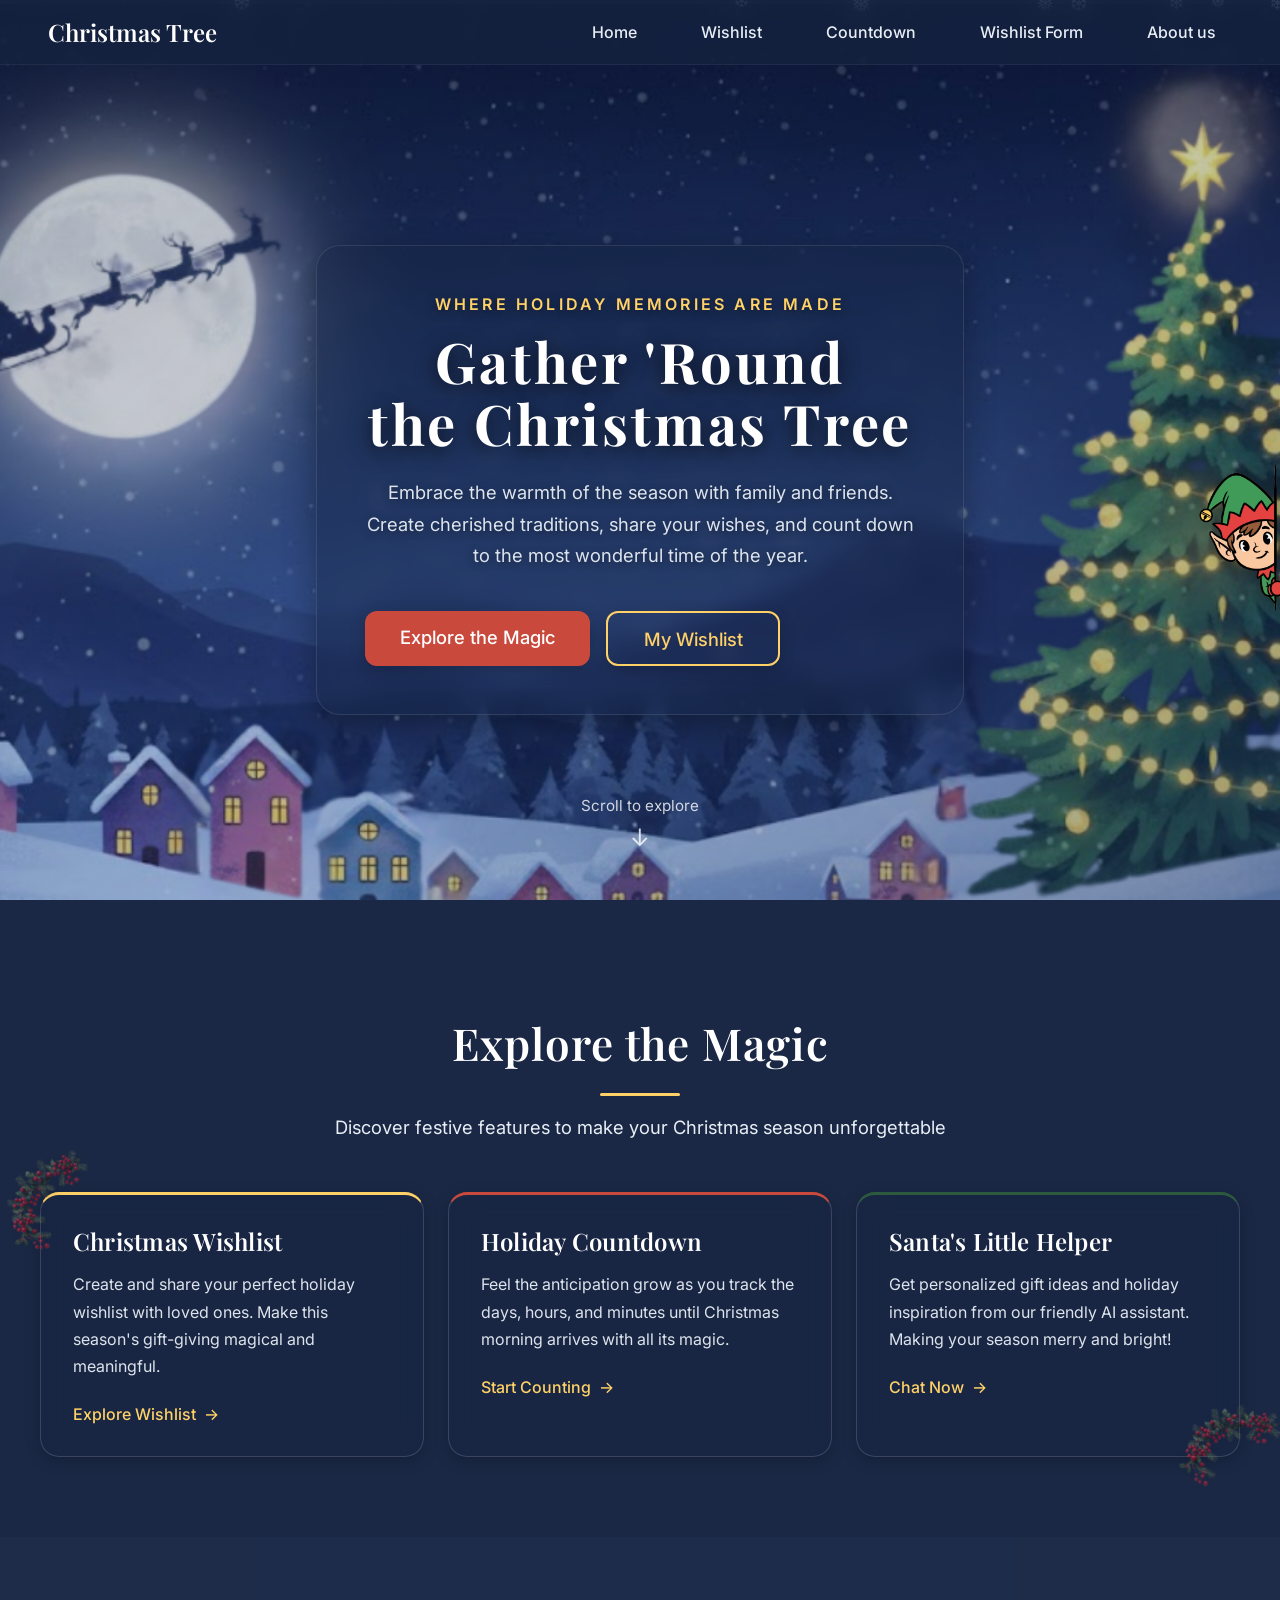
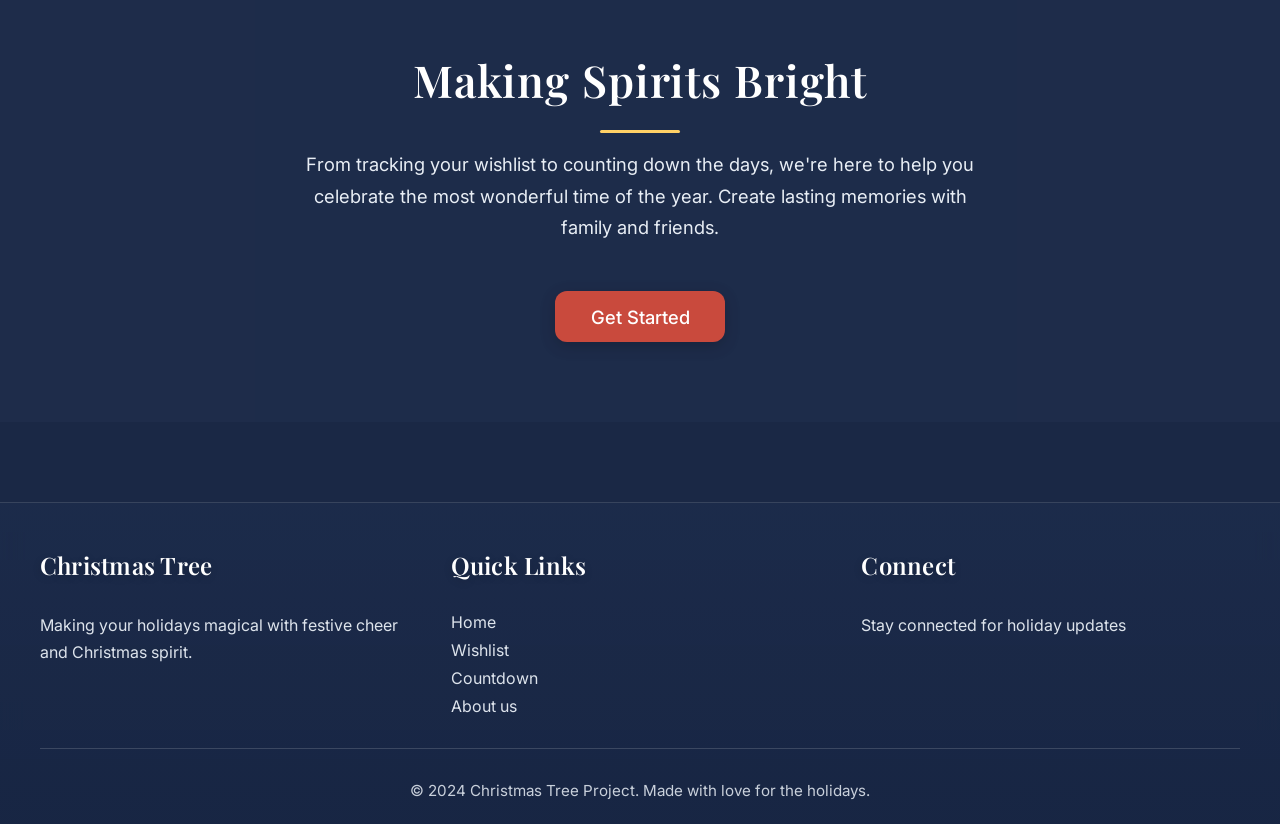
==== commit 4d21191b: "Merge pull request #27 from dublino8576/feat/relative-paths feat/relative-paths" ====
--- a/index.html
+++ b/index.html
@@ -23,7 +23,7 @@
     <link rel="stylesheet" href="./styles/chatbot-widget.css" />
     <link rel="stylesheet" href="./styles/decorative-elements.css" />
   </head>
-  <body class="transparent-nav">
+  <body>
     <!-- Navigation Component (loaded dynamically) -->
     <div id="nav-placeholder"></div>
 
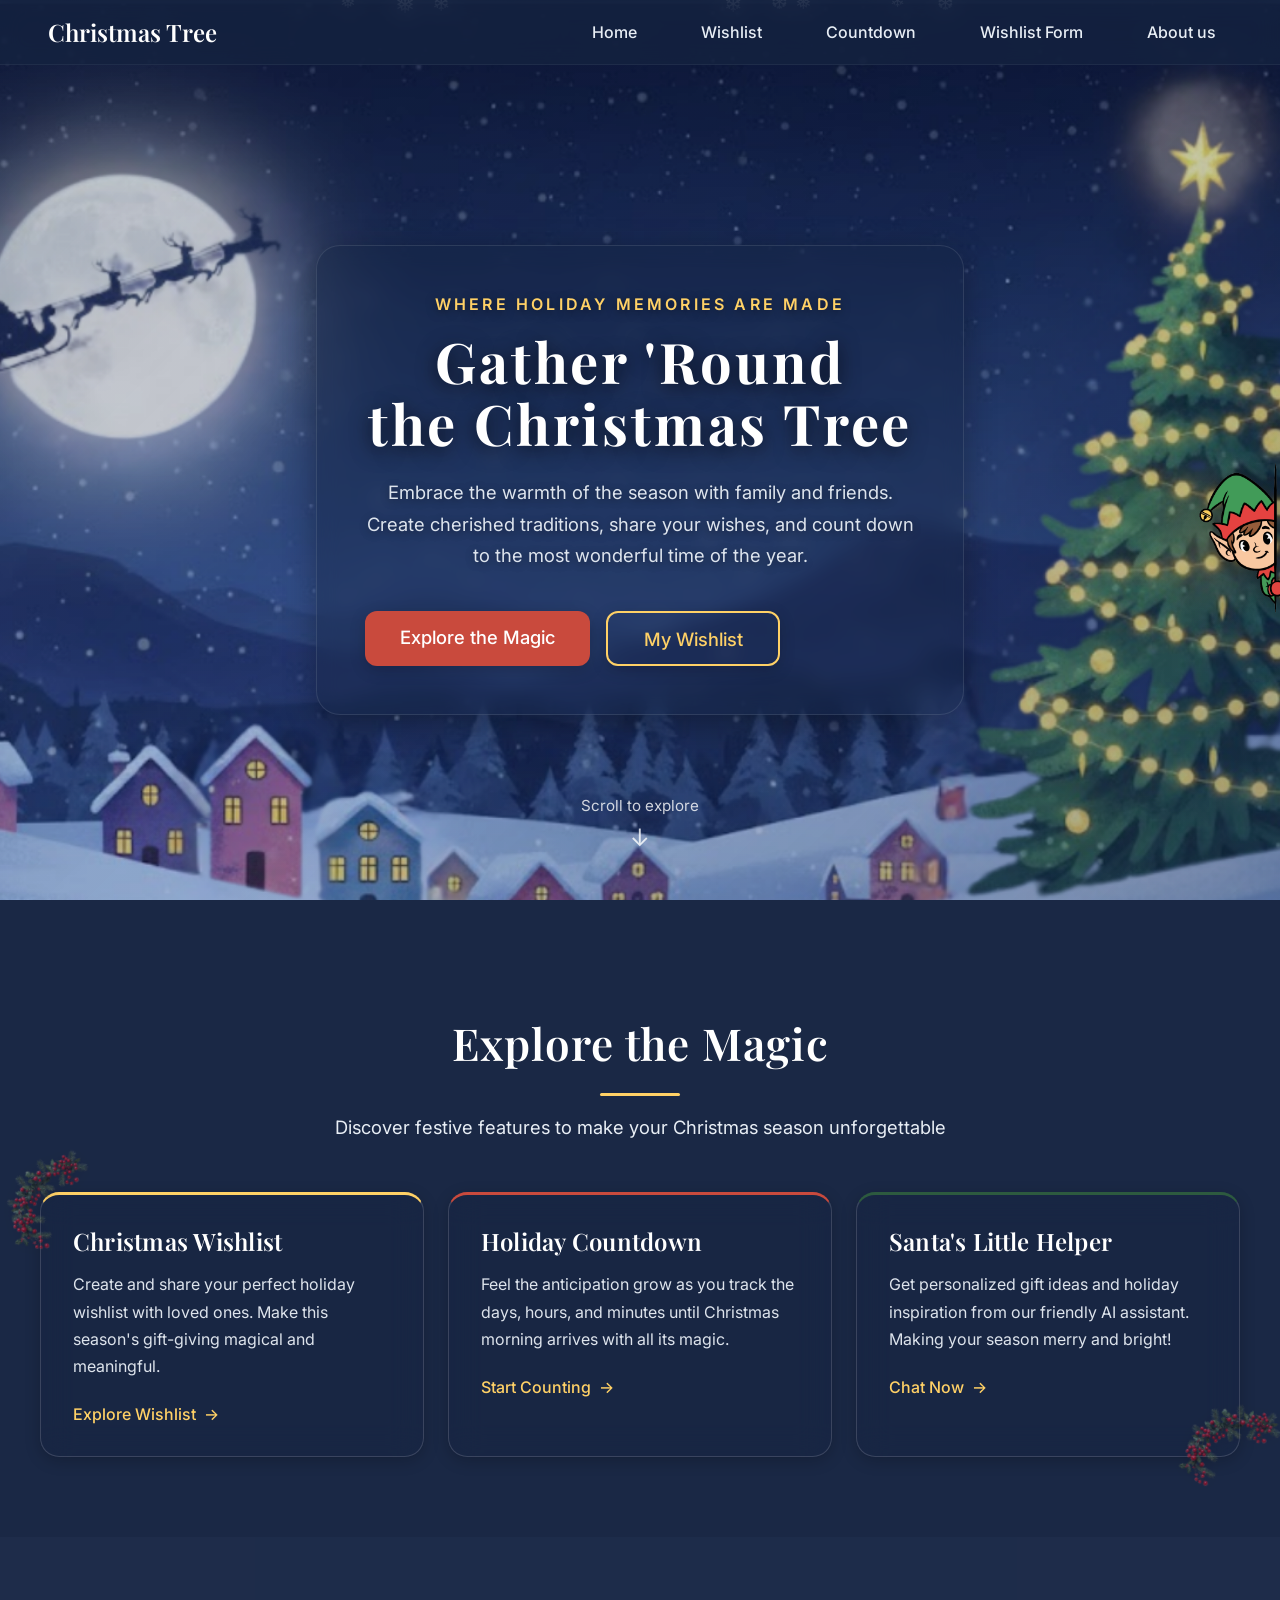
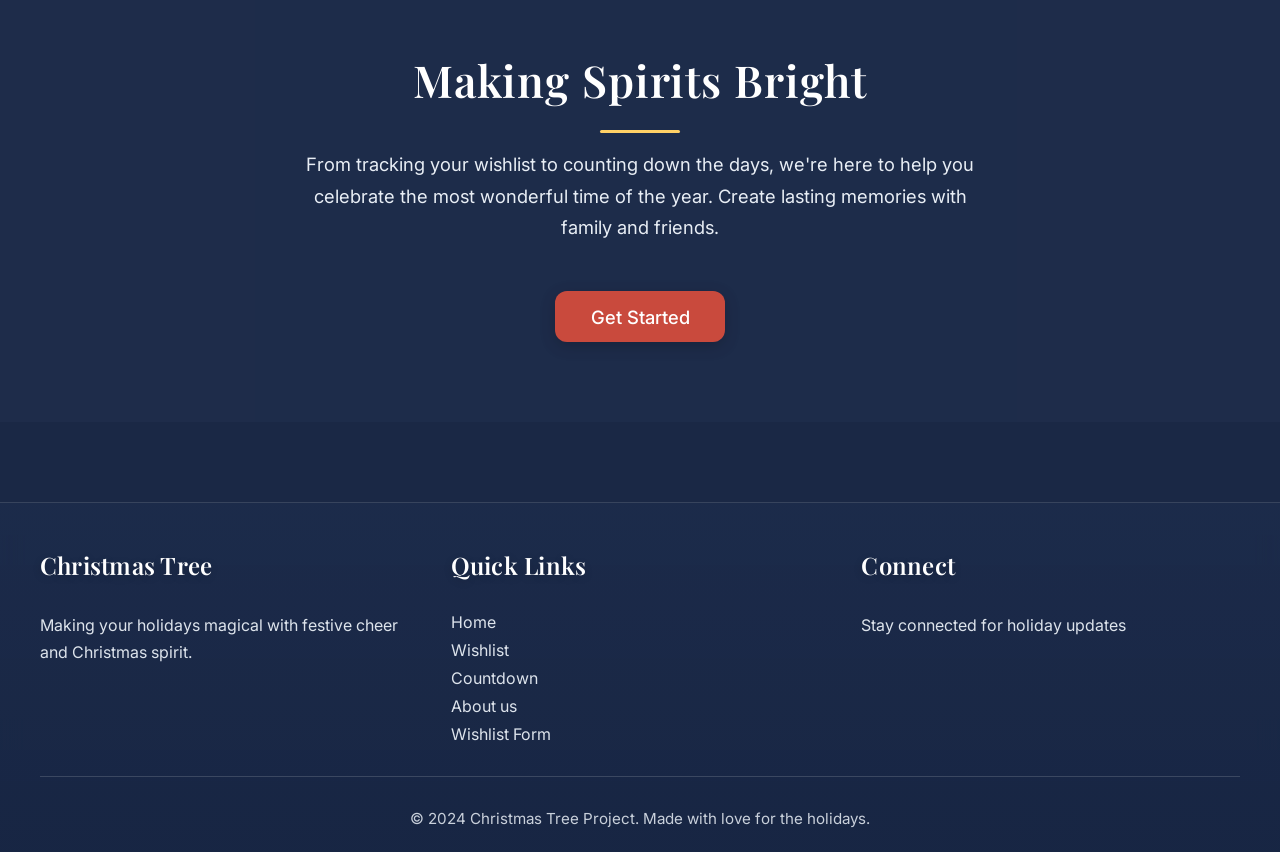
==== commit f2c277c6: "Update links, apart from chat now in index.html" ====
--- a/index.html
+++ b/index.html
@@ -14,14 +14,14 @@
     />
 
     <!-- Stylesheets -->
-    <link rel="stylesheet" href="./styles/global.css" />
-    <link rel="stylesheet" href="./styles/nav.css" />
-    <link rel="stylesheet" href="./styles/footer.css" />
-    <link rel="stylesheet" href="./styles/hero.css" />
-    <link rel="stylesheet" href="./styles/section-headings.css" />
-    <link rel="stylesheet" href="./styles/feature-cards.css" />
-    <link rel="stylesheet" href="./styles/chatbot-widget.css" />
-    <link rel="stylesheet" href="./styles/decorative-elements.css" />
+    <link rel="stylesheet" href="styles/global.css" />
+    <link rel="stylesheet" href="styles/nav.css" />
+    <link rel="stylesheet" href="styles/footer.css" />
+    <link rel="stylesheet" href="styles/hero.css" />
+    <link rel="stylesheet" href="styles/section-headings.css" />
+    <link rel="stylesheet" href="styles/feature-cards.css" />
+    <link rel="stylesheet" href="styles/chatbot-widget.css" />
+    <link rel="stylesheet" href="styles/decorative-elements.css" />
   </head>
   <body>
     <!-- Navigation Component (loaded dynamically) -->
@@ -99,7 +99,7 @@
                 Get personalized gift ideas and holiday inspiration from our
                 friendly AI assistant. Making your season merry and bright!
               </p>
-              <a href="pages/chatbot.html" class="feature-link">
+              <a href="#" class="feature-link">
                 Chat Now <span class="arrow">→</span>
               </a>
             </div>
@@ -125,7 +125,9 @@
             class="hero-actions"
             style="justify-content: center; margin-top: 2rem"
           >
-            <a href="pages/wishlist.html" class="btn-primary">Get Started</a>
+            <a href="pages/christmas-tree.html" class="btn-primary"
+              >Get Started</a
+            >
           </div>
         </div>
       </section>
@@ -134,14 +136,13 @@
     <!-- Footer Component (loaded dynamically) -->
     <div id="footer-placeholder"></div>
 
-  <!-- Scripts (order matters: utilities first, then specific components, then loader last) -->
-  <script src="https://js.puter.com/v2/" data-puter-sdk="true"></script>
-  <script src="./scripts/utils.js"></script>
-  <script src="./scripts/nav.js"></script>
-  <script src="./scripts/chatbot-widget.js"></script>
-  <script src="./scripts/scroll-animation.js"></script>
-  <script src="./scripts/snowflakes.js"></script>
-  <script src="./scripts/component-loader.js"></script>
-
-</body>
+    <!-- Scripts (order matters: utilities first, then specific components, then loader last) -->
+    <script src="https://js.puter.com/v2/" data-puter-sdk="true"></script>
+    <script src="/scripts/utils.js"></script>
+    <script src="/scripts/nav.js"></script>
+    <script src="/scripts/chatbot-widget.js"></script>
+    <script src="/scripts/scroll-animation.js"></script>
+    <script src="/scripts/snowflakes.js"></script>
+    <script src="/scripts/component-loader.js"></script>
+  </body>
 </html>
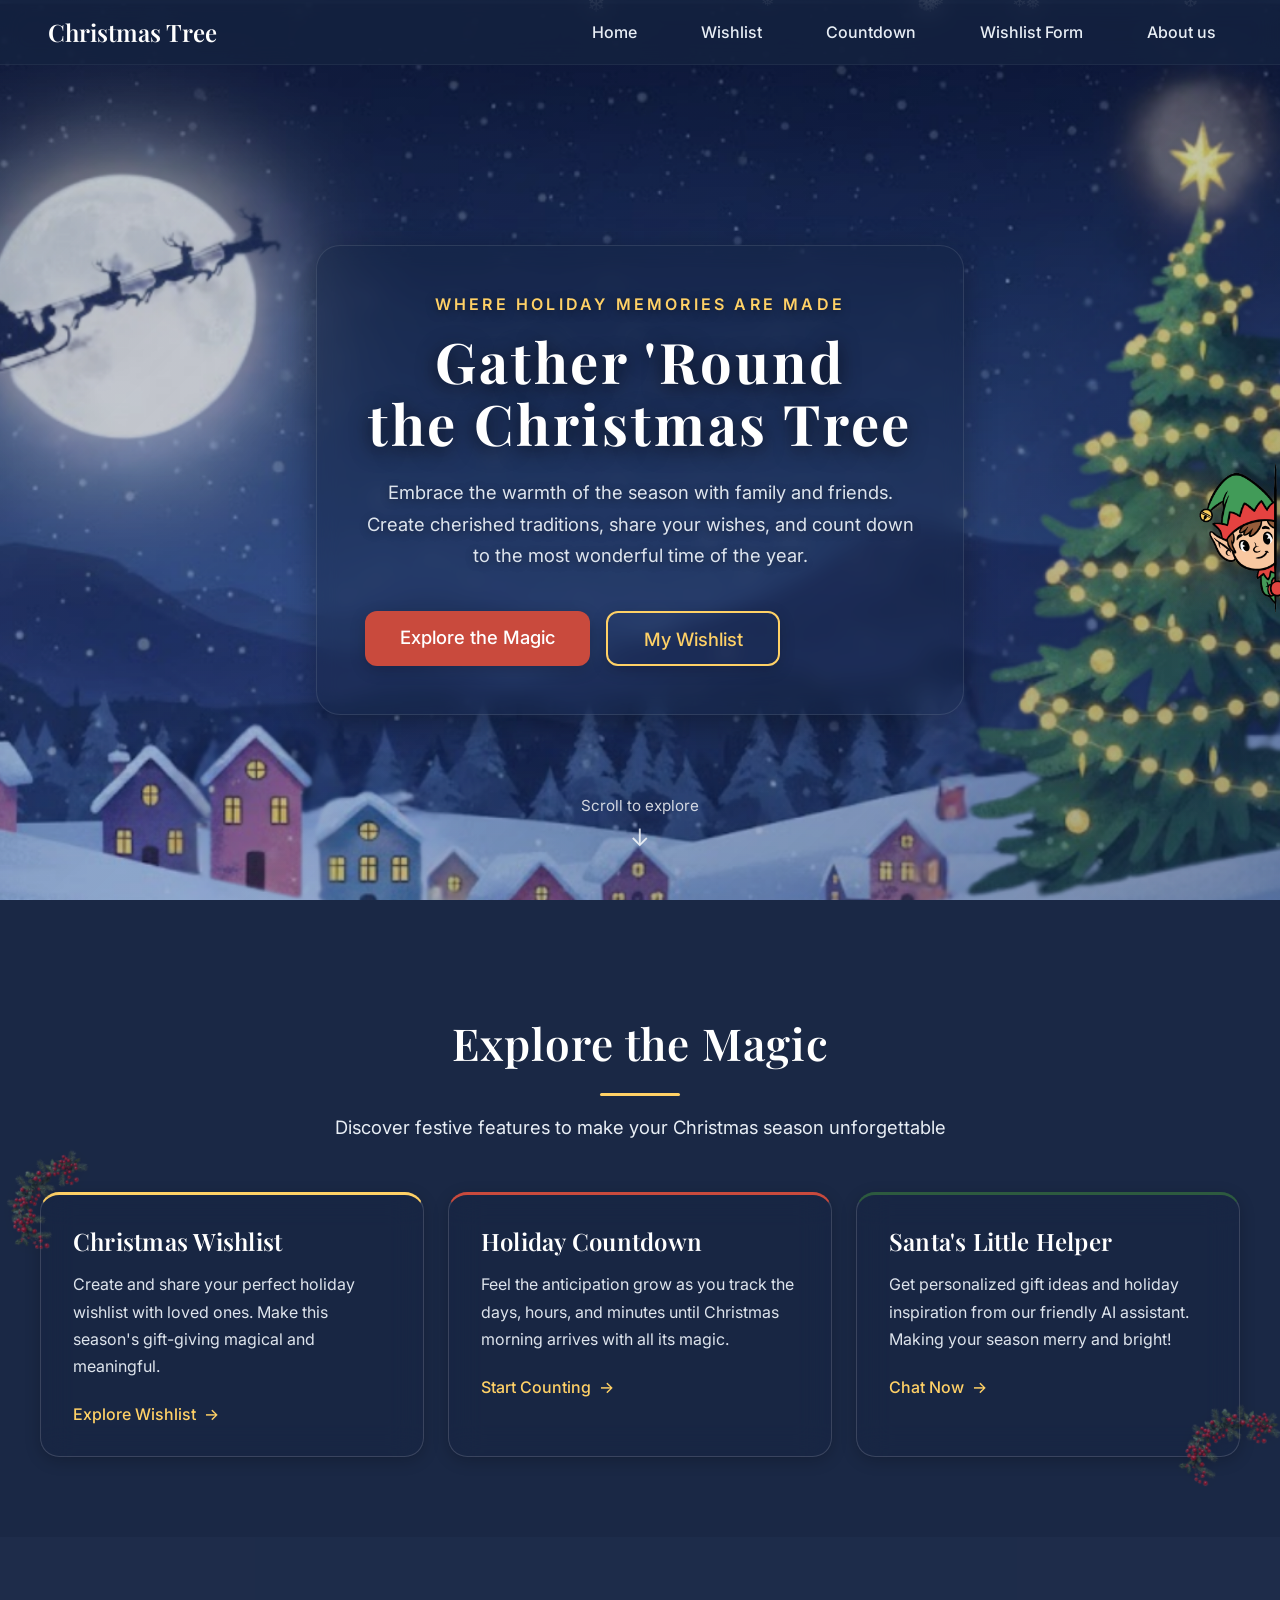
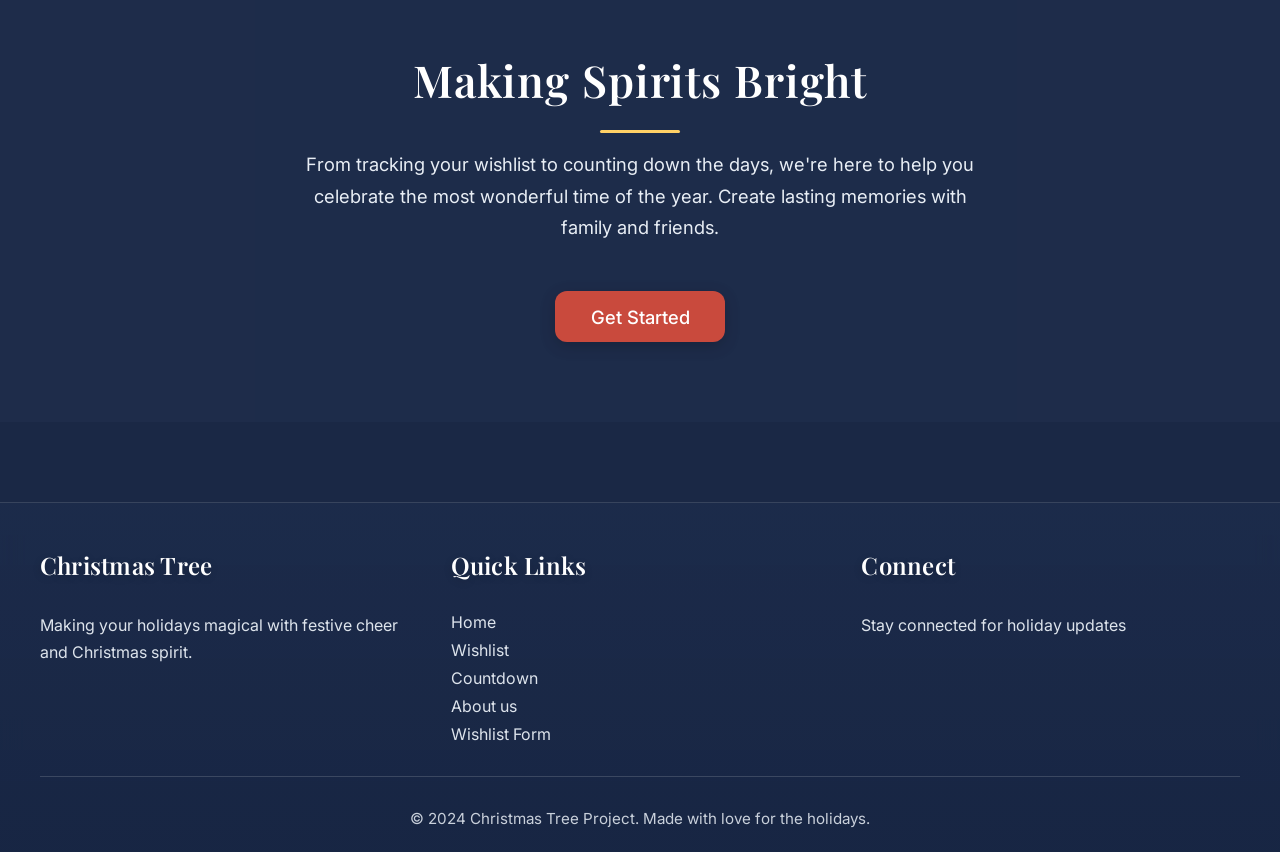
==== commit 48f8820e: "Merge branch 'main' into layout_countdown" ====
--- a/index.html
+++ b/index.html
@@ -14,14 +14,14 @@
     />
 
     <!-- Stylesheets -->
-    <link rel="stylesheet" href="styles/global.css" />
-    <link rel="stylesheet" href="styles/nav.css" />
-    <link rel="stylesheet" href="styles/footer.css" />
-    <link rel="stylesheet" href="styles/hero.css" />
-    <link rel="stylesheet" href="styles/section-headings.css" />
-    <link rel="stylesheet" href="styles/feature-cards.css" />
-    <link rel="stylesheet" href="styles/chatbot-widget.css" />
-    <link rel="stylesheet" href="styles/decorative-elements.css" />
+    <link rel="stylesheet" href="./styles/global.css" />
+    <link rel="stylesheet" href="./styles/nav.css" />
+    <link rel="stylesheet" href="./styles/footer.css" />
+    <link rel="stylesheet" href="./styles/hero.css" />
+    <link rel="stylesheet" href="./styles/section-headings.css" />
+    <link rel="stylesheet" href="./styles/feature-cards.css" />
+    <link rel="stylesheet" href="./styles/chatbot-widget.css" />
+    <link rel="stylesheet" href="./styles/decorative-elements.css" />
   </head>
   <body>
     <!-- Navigation Component (loaded dynamically) -->
@@ -135,14 +135,13 @@
 
     <!-- Footer Component (loaded dynamically) -->
     <div id="footer-placeholder"></div>
-
-    <!-- Scripts (order matters: utilities first, then specific components, then loader last) -->
-    <script src="https://js.puter.com/v2/" data-puter-sdk="true"></script>
-    <script src="/scripts/utils.js"></script>
-    <script src="/scripts/nav.js"></script>
-    <script src="/scripts/chatbot-widget.js"></script>
-    <script src="/scripts/scroll-animation.js"></script>
-    <script src="/scripts/snowflakes.js"></script>
-    <script src="/scripts/component-loader.js"></script>
-  </body>
+  <!-- Scripts (order matters: utilities first, then specific components, then loader last) -->
+  <script src="https://js.puter.com/v2/" data-puter-sdk="true"></script>
+  <script src="./scripts/utils.js"></script>
+  <script src="./scripts/nav.js"></script>
+  <script src="./scripts/chatbot-widget.js"></script>
+  <script src="./scripts/scroll-animation.js"></script>
+  <script src="./scripts/snowflakes.js"></script>
+  <script src="./scripts/component-loader.js"></script>
+</body>
 </html>
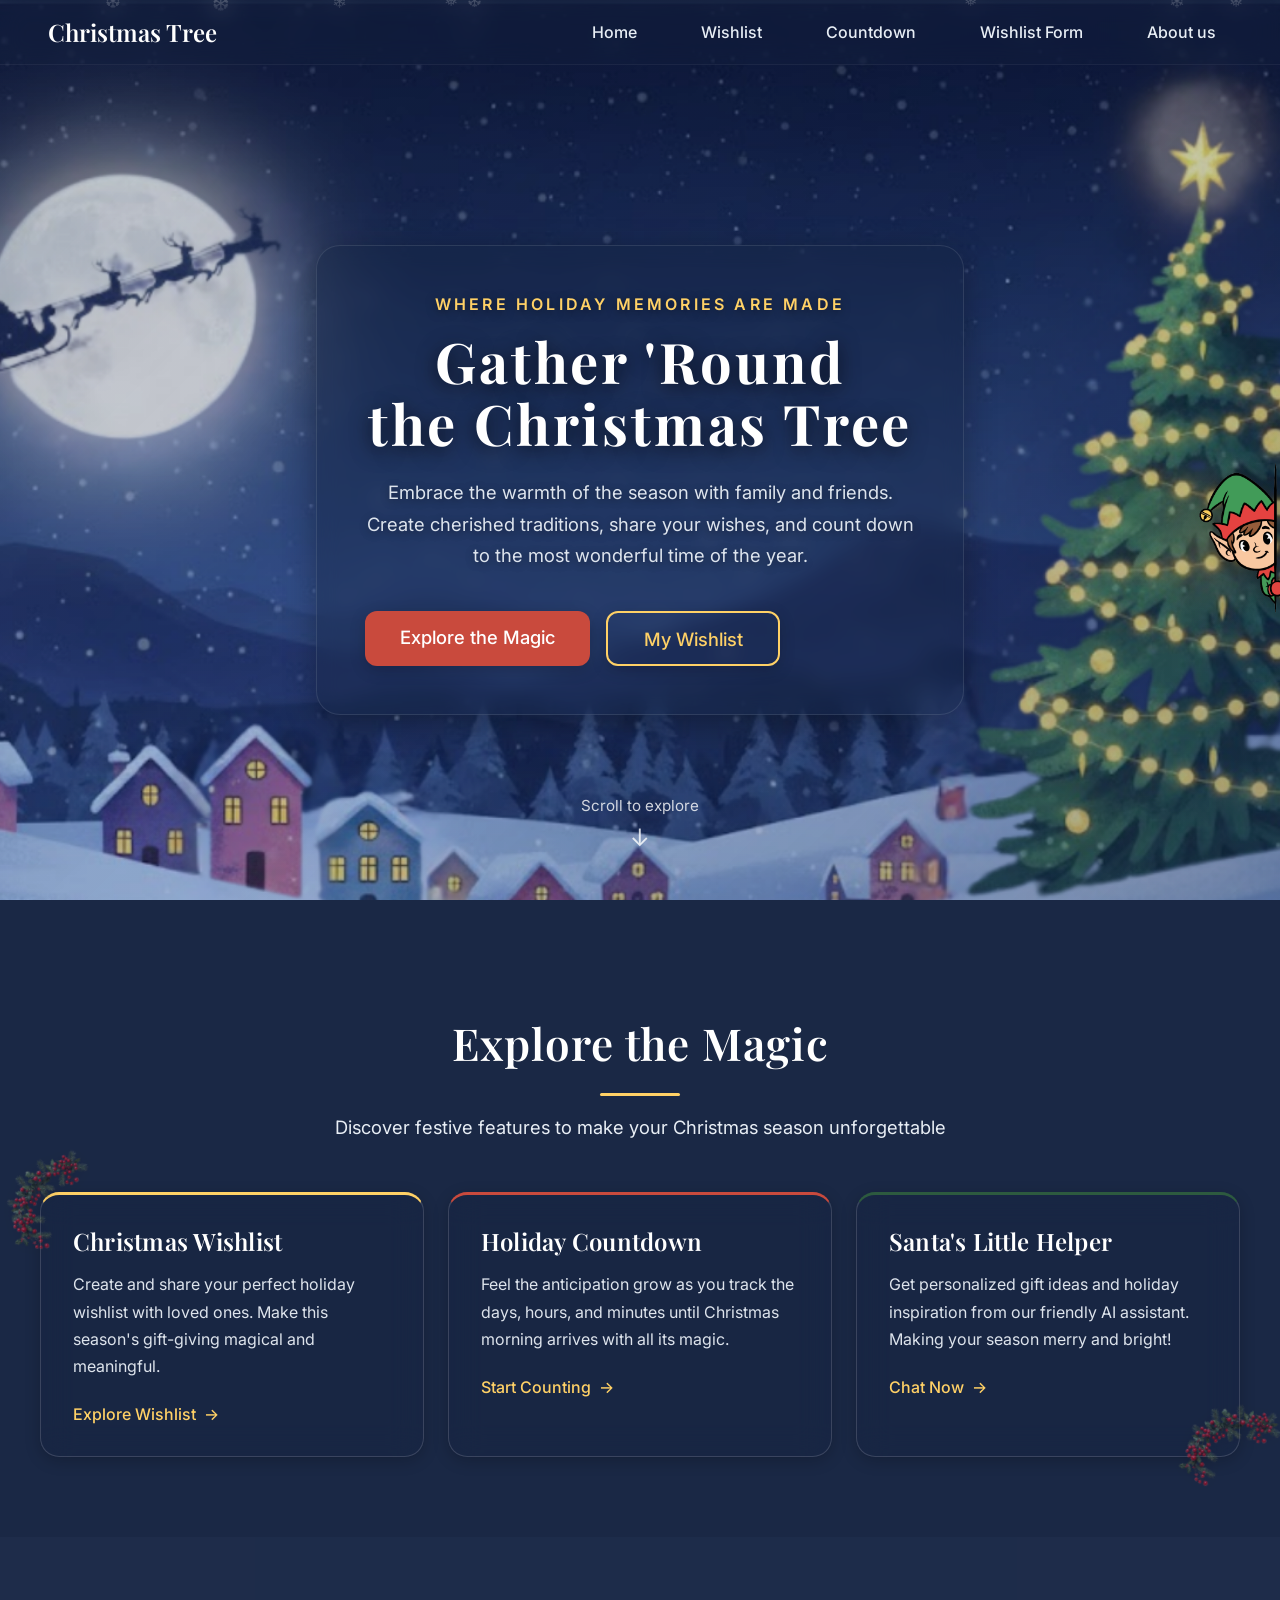
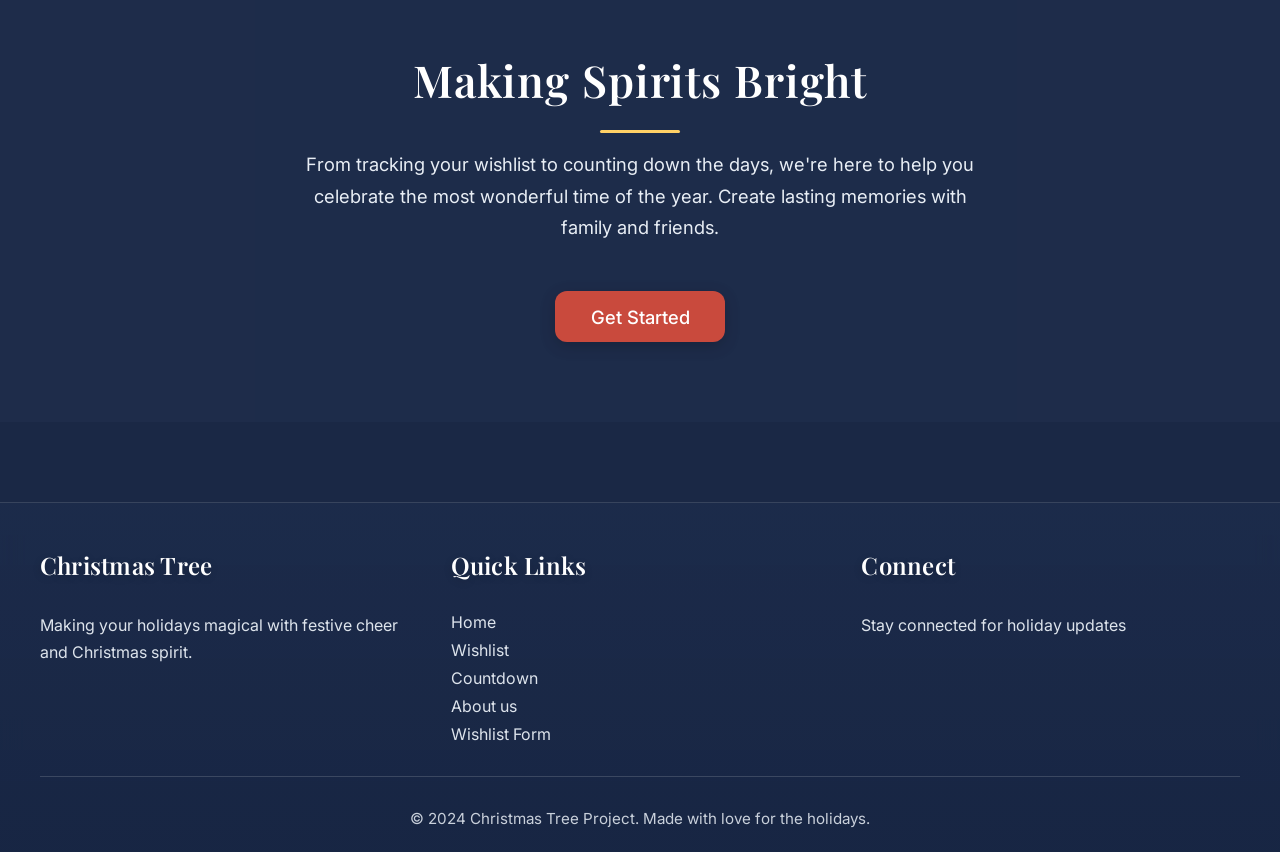
==== commit a4721637: "Chatnow button linked to chatbot" ====
--- a/index.html
+++ b/index.html
@@ -23,7 +23,7 @@
     <link rel="stylesheet" href="./styles/chatbot-widget.css" />
     <link rel="stylesheet" href="./styles/decorative-elements.css" />
   </head>
-  <body>
+  <body class="transparent-nav">
     <!-- Navigation Component (loaded dynamically) -->
     <div id="nav-placeholder"></div>
 
@@ -99,7 +99,7 @@
                 Get personalized gift ideas and holiday inspiration from our
                 friendly AI assistant. Making your season merry and bright!
               </p>
-              <a href="#" class="feature-link">
+              <a href="#" onclick="openChatbot(); return false;" class="feature-link">
                 Chat Now <span class="arrow">→</span>
               </a>
             </div>
@@ -125,9 +125,7 @@
             class="hero-actions"
             style="justify-content: center; margin-top: 2rem"
           >
-            <a href="pages/christmas-tree.html" class="btn-primary"
-              >Get Started</a
-            >
+            <a href="pages/wishlist.html" class="btn-primary">Get Started</a>
           </div>
         </div>
       </section>
@@ -135,6 +133,7 @@
 
     <!-- Footer Component (loaded dynamically) -->
     <div id="footer-placeholder"></div>
+
   <!-- Scripts (order matters: utilities first, then specific components, then loader last) -->
   <script src="https://js.puter.com/v2/" data-puter-sdk="true"></script>
   <script src="./scripts/utils.js"></script>
@@ -143,5 +142,6 @@
   <script src="./scripts/scroll-animation.js"></script>
   <script src="./scripts/snowflakes.js"></script>
   <script src="./scripts/component-loader.js"></script>
+
 </body>
 </html>
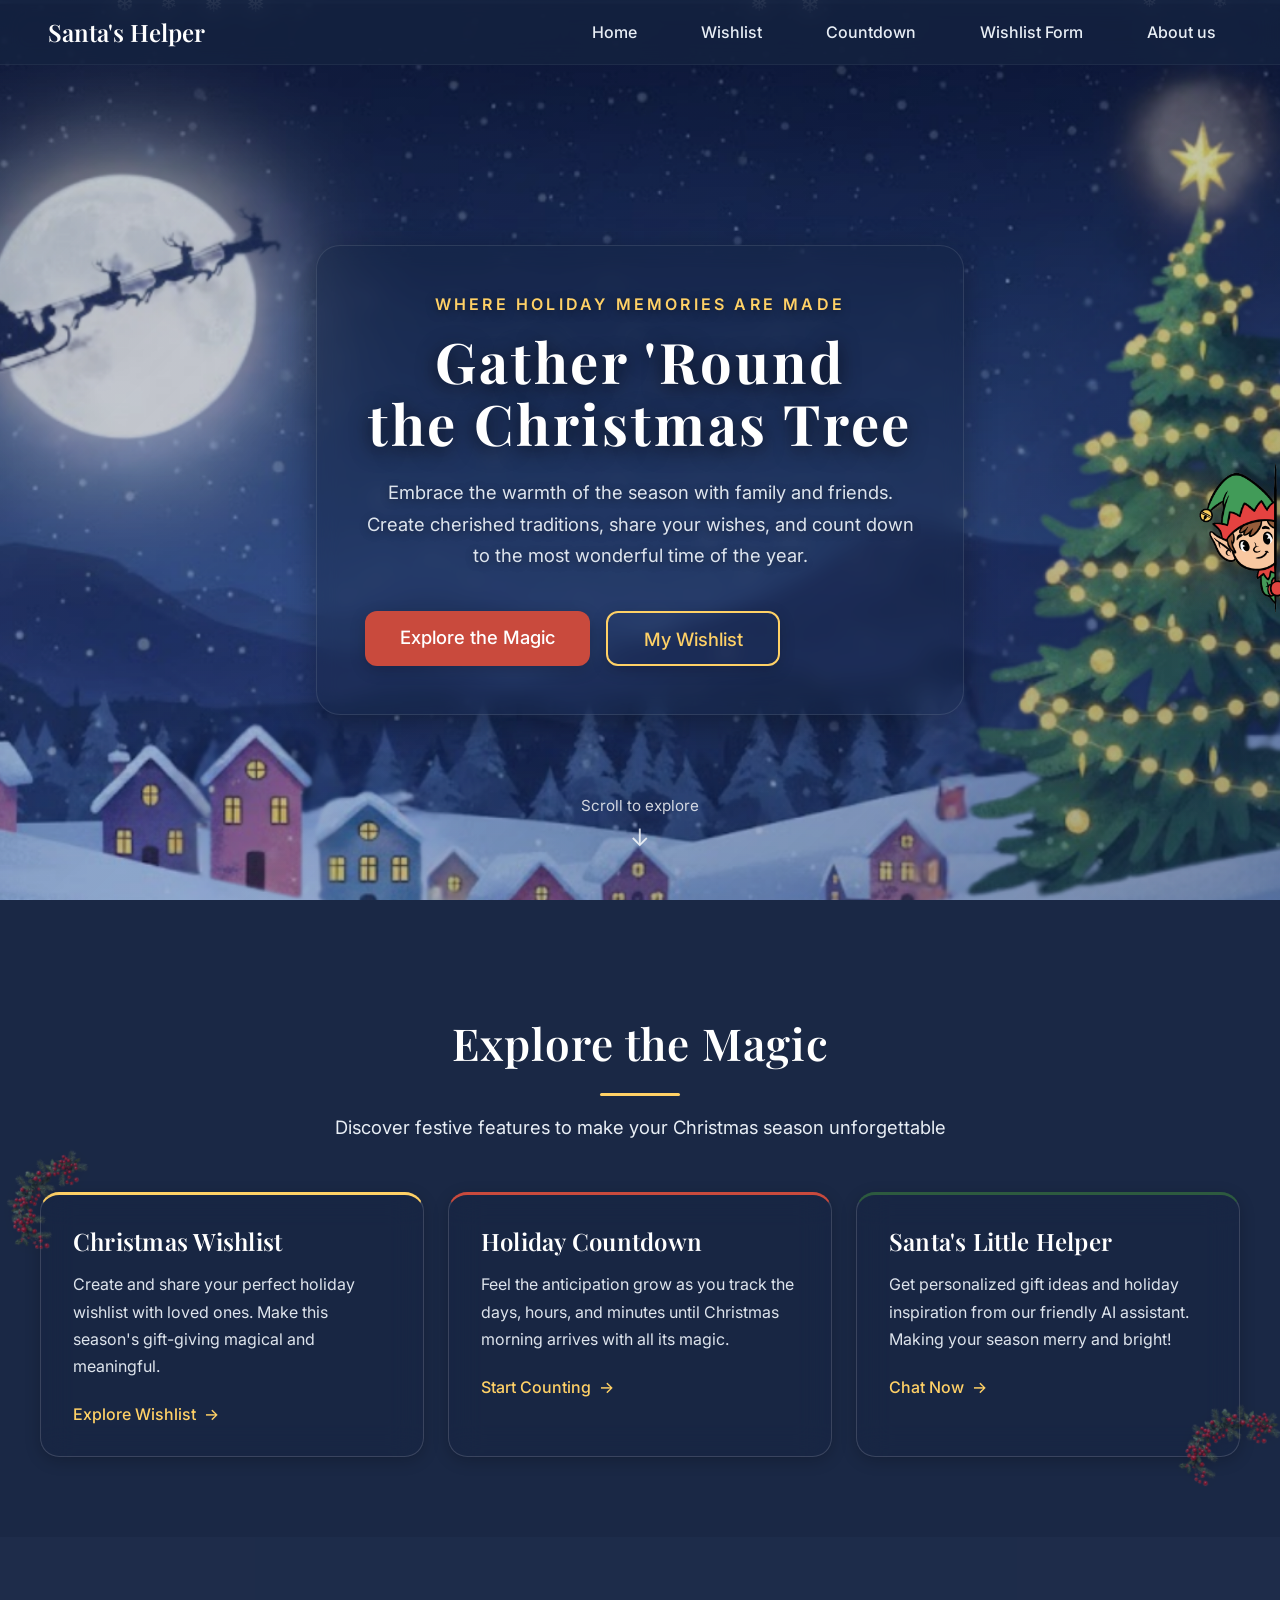
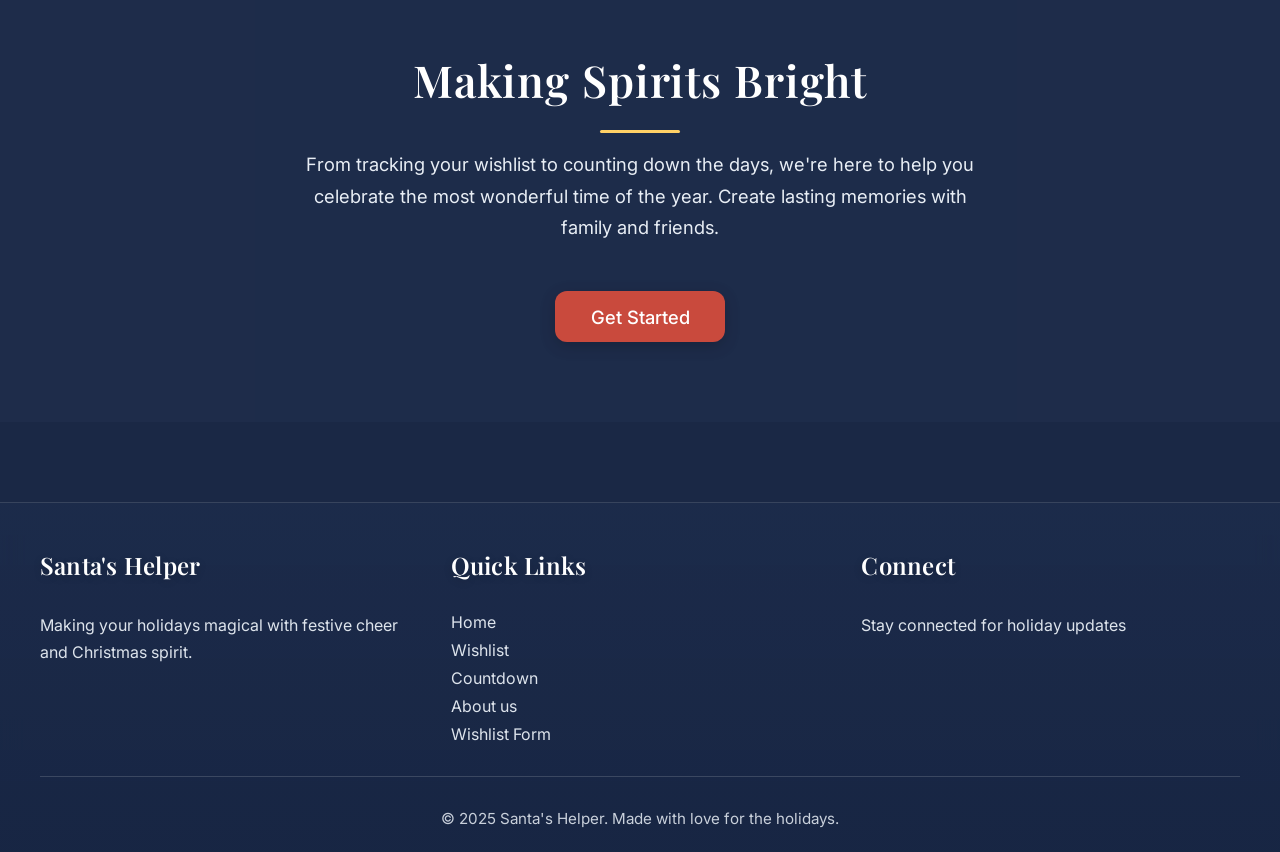
==== commit 5968a87f: "Merge branch 'main' of https://github.com/dublino8576/Santa_Helper into layout_countdown" ====
--- a/index.html
+++ b/index.html
@@ -23,7 +23,7 @@
     <link rel="stylesheet" href="./styles/chatbot-widget.css" />
     <link rel="stylesheet" href="./styles/decorative-elements.css" />
   </head>
-  <body class="transparent-nav">
+  <body>
     <!-- Navigation Component (loaded dynamically) -->
     <div id="nav-placeholder"></div>
 
@@ -99,7 +99,7 @@
                 Get personalized gift ideas and holiday inspiration from our
                 friendly AI assistant. Making your season merry and bright!
               </p>
-              <a href="#" onclick="openChatbot(); return false;" class="feature-link">
+              <a href="#" class="feature-link">
                 Chat Now <span class="arrow">→</span>
               </a>
             </div>
@@ -125,7 +125,9 @@
             class="hero-actions"
             style="justify-content: center; margin-top: 2rem"
           >
-            <a href="pages/wishlist.html" class="btn-primary">Get Started</a>
+            <a href="pages/christmas-tree.html" class="btn-primary"
+              >Get Started</a
+            >
           </div>
         </div>
       </section>
@@ -133,7 +135,6 @@
 
     <!-- Footer Component (loaded dynamically) -->
     <div id="footer-placeholder"></div>
-
   <!-- Scripts (order matters: utilities first, then specific components, then loader last) -->
   <script src="https://js.puter.com/v2/" data-puter-sdk="true"></script>
   <script src="./scripts/utils.js"></script>
@@ -142,6 +143,5 @@
   <script src="./scripts/scroll-animation.js"></script>
   <script src="./scripts/snowflakes.js"></script>
   <script src="./scripts/component-loader.js"></script>
-
 </body>
 </html>
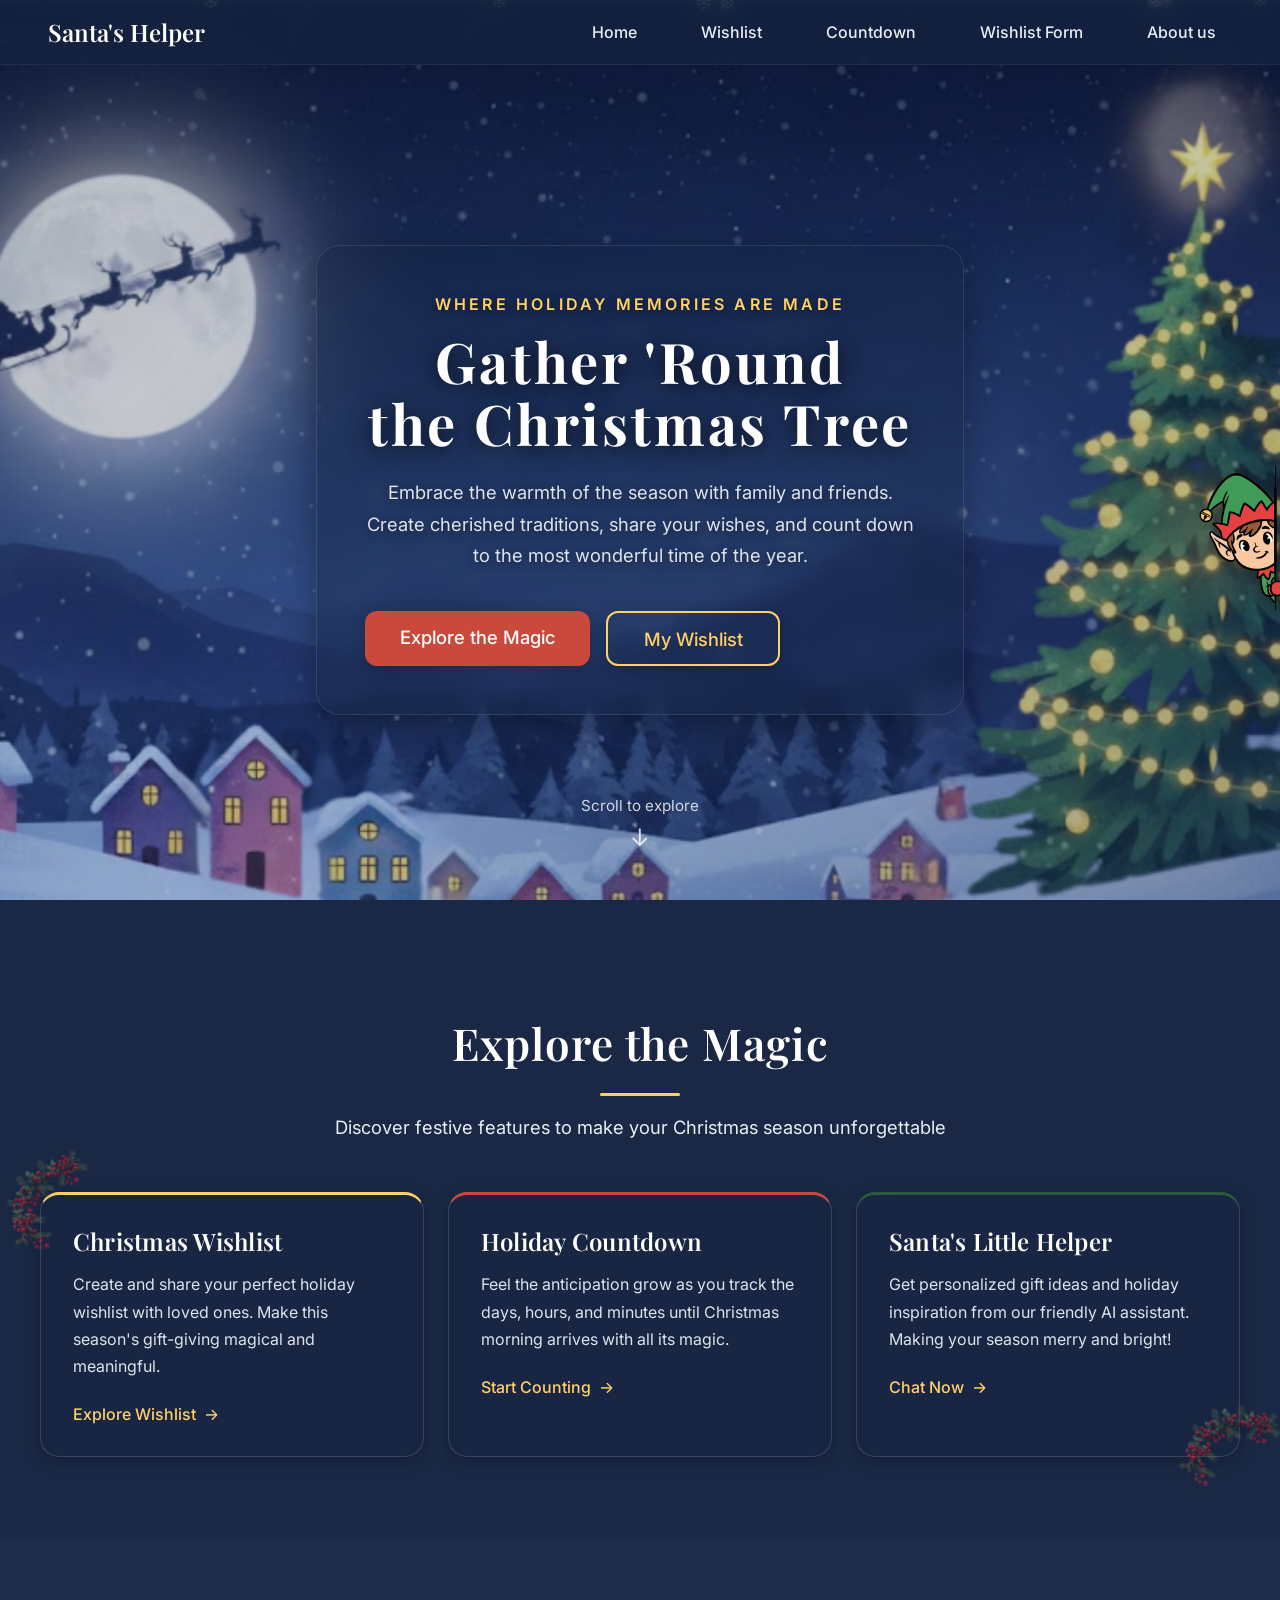
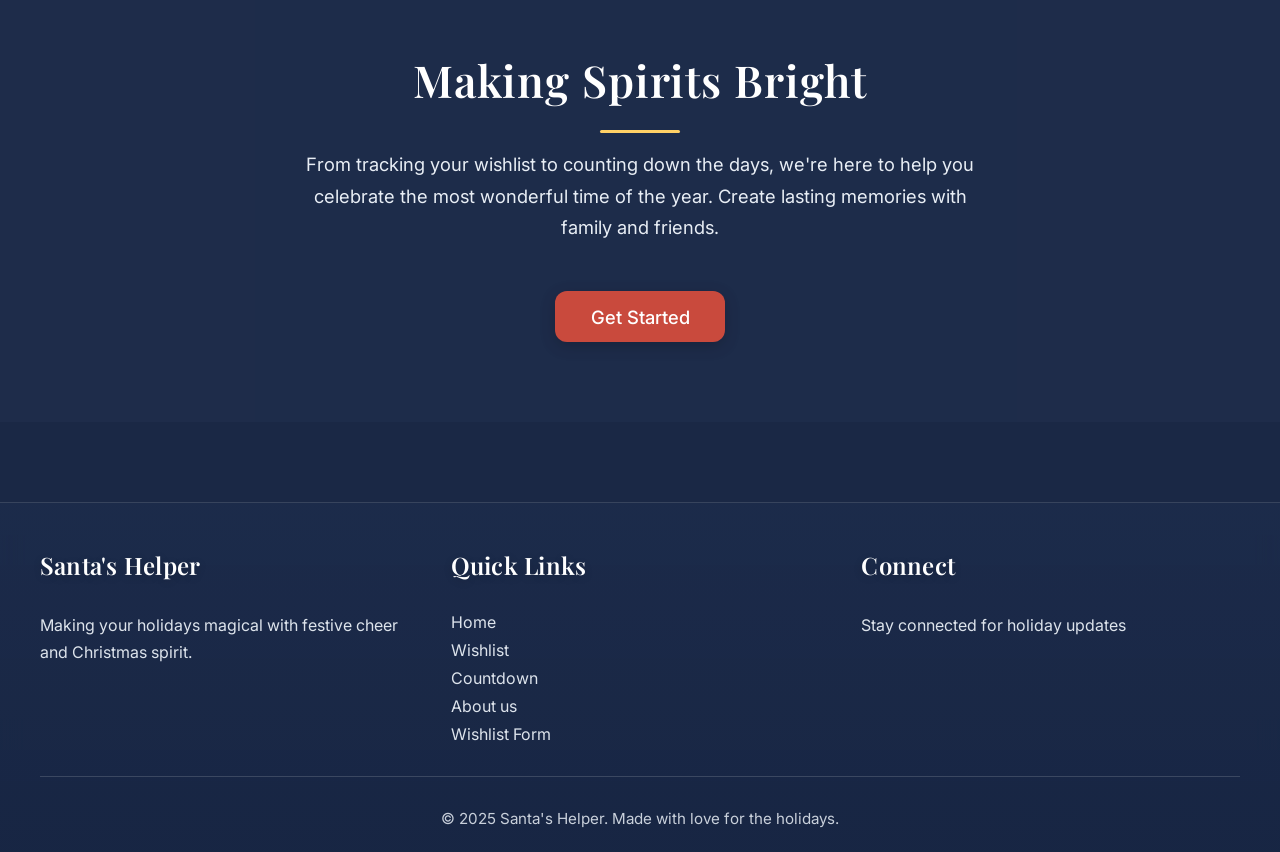
==== commit 0a3d0b06: "Fix chat-now button on feature card index.html" ====
--- a/index.html
+++ b/index.html
@@ -99,7 +99,11 @@
                 Get personalized gift ideas and holiday inspiration from our
                 friendly AI assistant. Making your season merry and bright!
               </p>
-              <a href="#" class="feature-link">
+              <a
+                href="#"
+                class="feature-link"
+                onclick="openChatbot(); return false;"
+              >
                 Chat Now <span class="arrow">→</span>
               </a>
             </div>
@@ -135,13 +139,13 @@
 
     <!-- Footer Component (loaded dynamically) -->
     <div id="footer-placeholder"></div>
-  <!-- Scripts (order matters: utilities first, then specific components, then loader last) -->
-  <script src="https://js.puter.com/v2/" data-puter-sdk="true"></script>
-  <script src="./scripts/utils.js"></script>
-  <script src="./scripts/nav.js"></script>
-  <script src="./scripts/chatbot-widget.js"></script>
-  <script src="./scripts/scroll-animation.js"></script>
-  <script src="./scripts/snowflakes.js"></script>
-  <script src="./scripts/component-loader.js"></script>
-</body>
+    <!-- Scripts (order matters: utilities first, then specific components, then loader last) -->
+    <script src="https://js.puter.com/v2/" data-puter-sdk="true"></script>
+    <script src="./scripts/utils.js"></script>
+    <script src="./scripts/nav.js"></script>
+    <script src="./scripts/chatbot-widget.js"></script>
+    <script src="./scripts/scroll-animation.js"></script>
+    <script src="./scripts/snowflakes.js"></script>
+    <script src="./scripts/component-loader.js"></script>
+  </body>
 </html>
